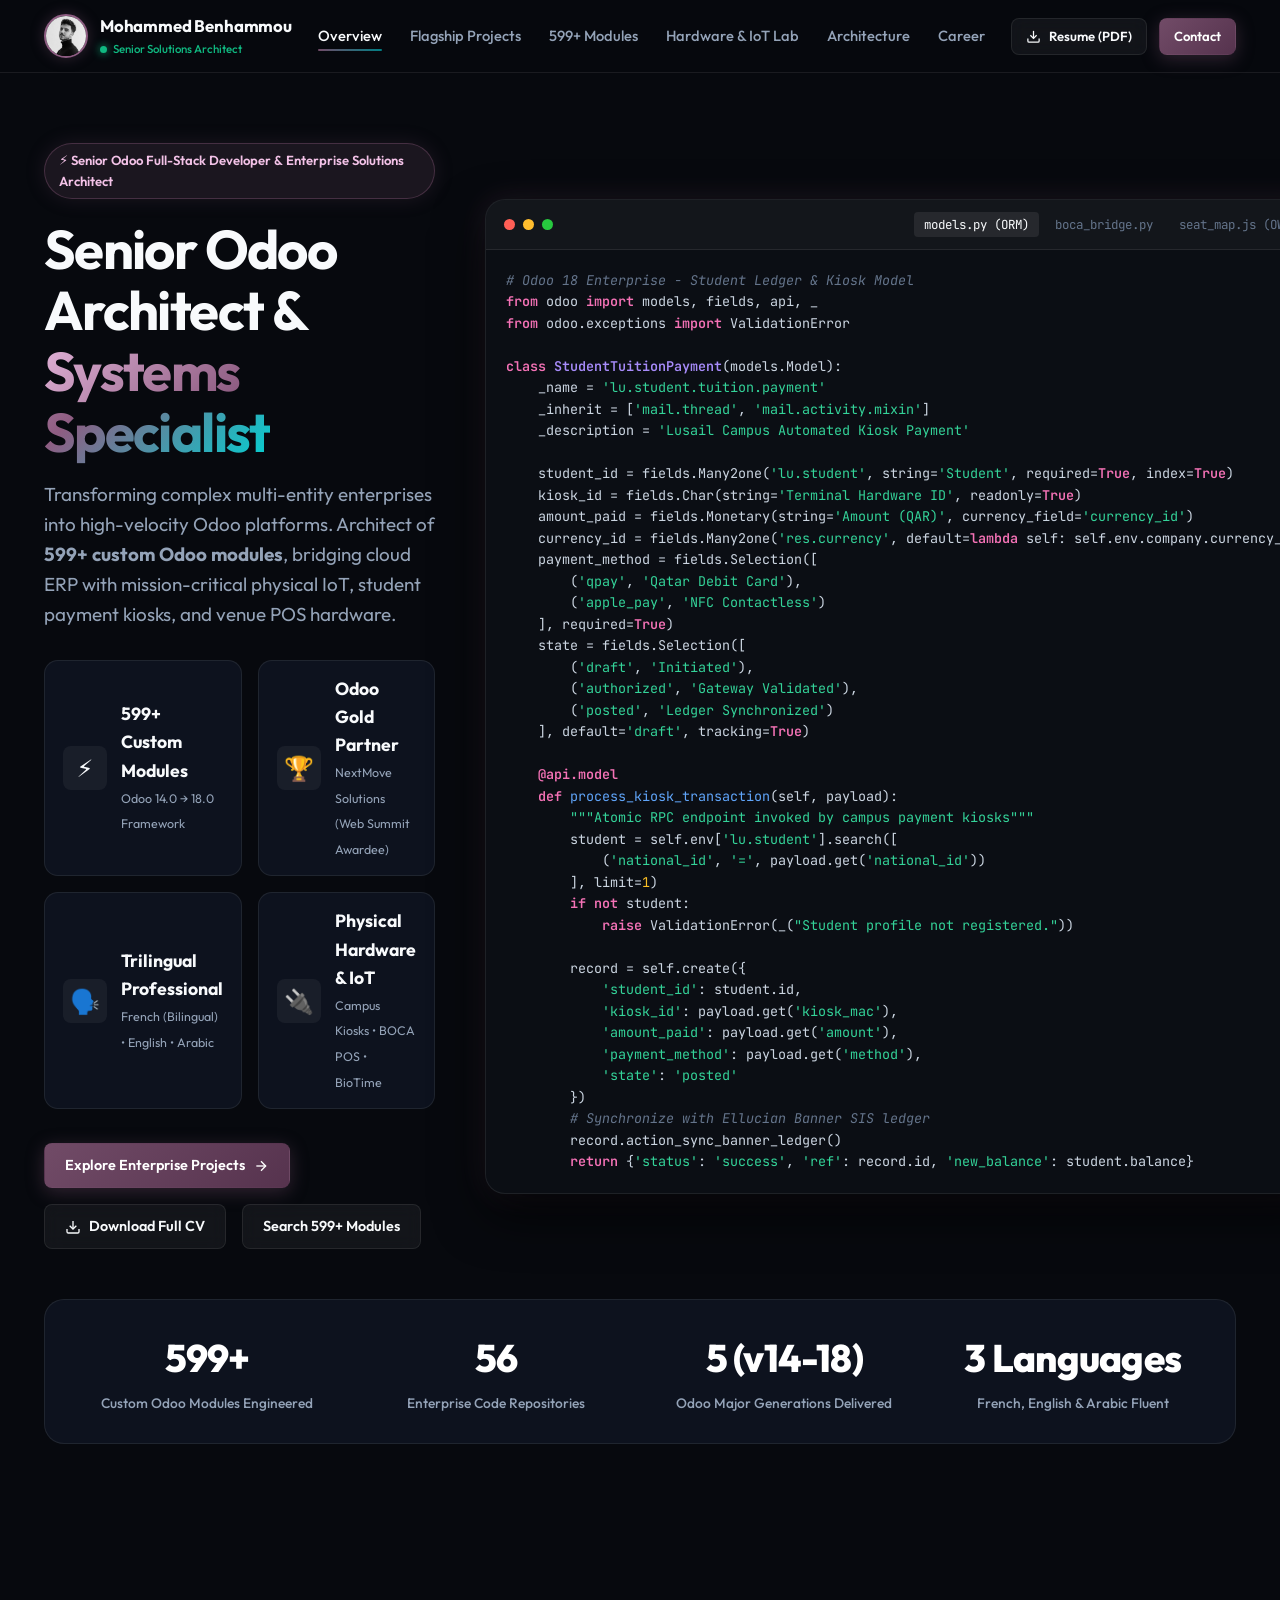
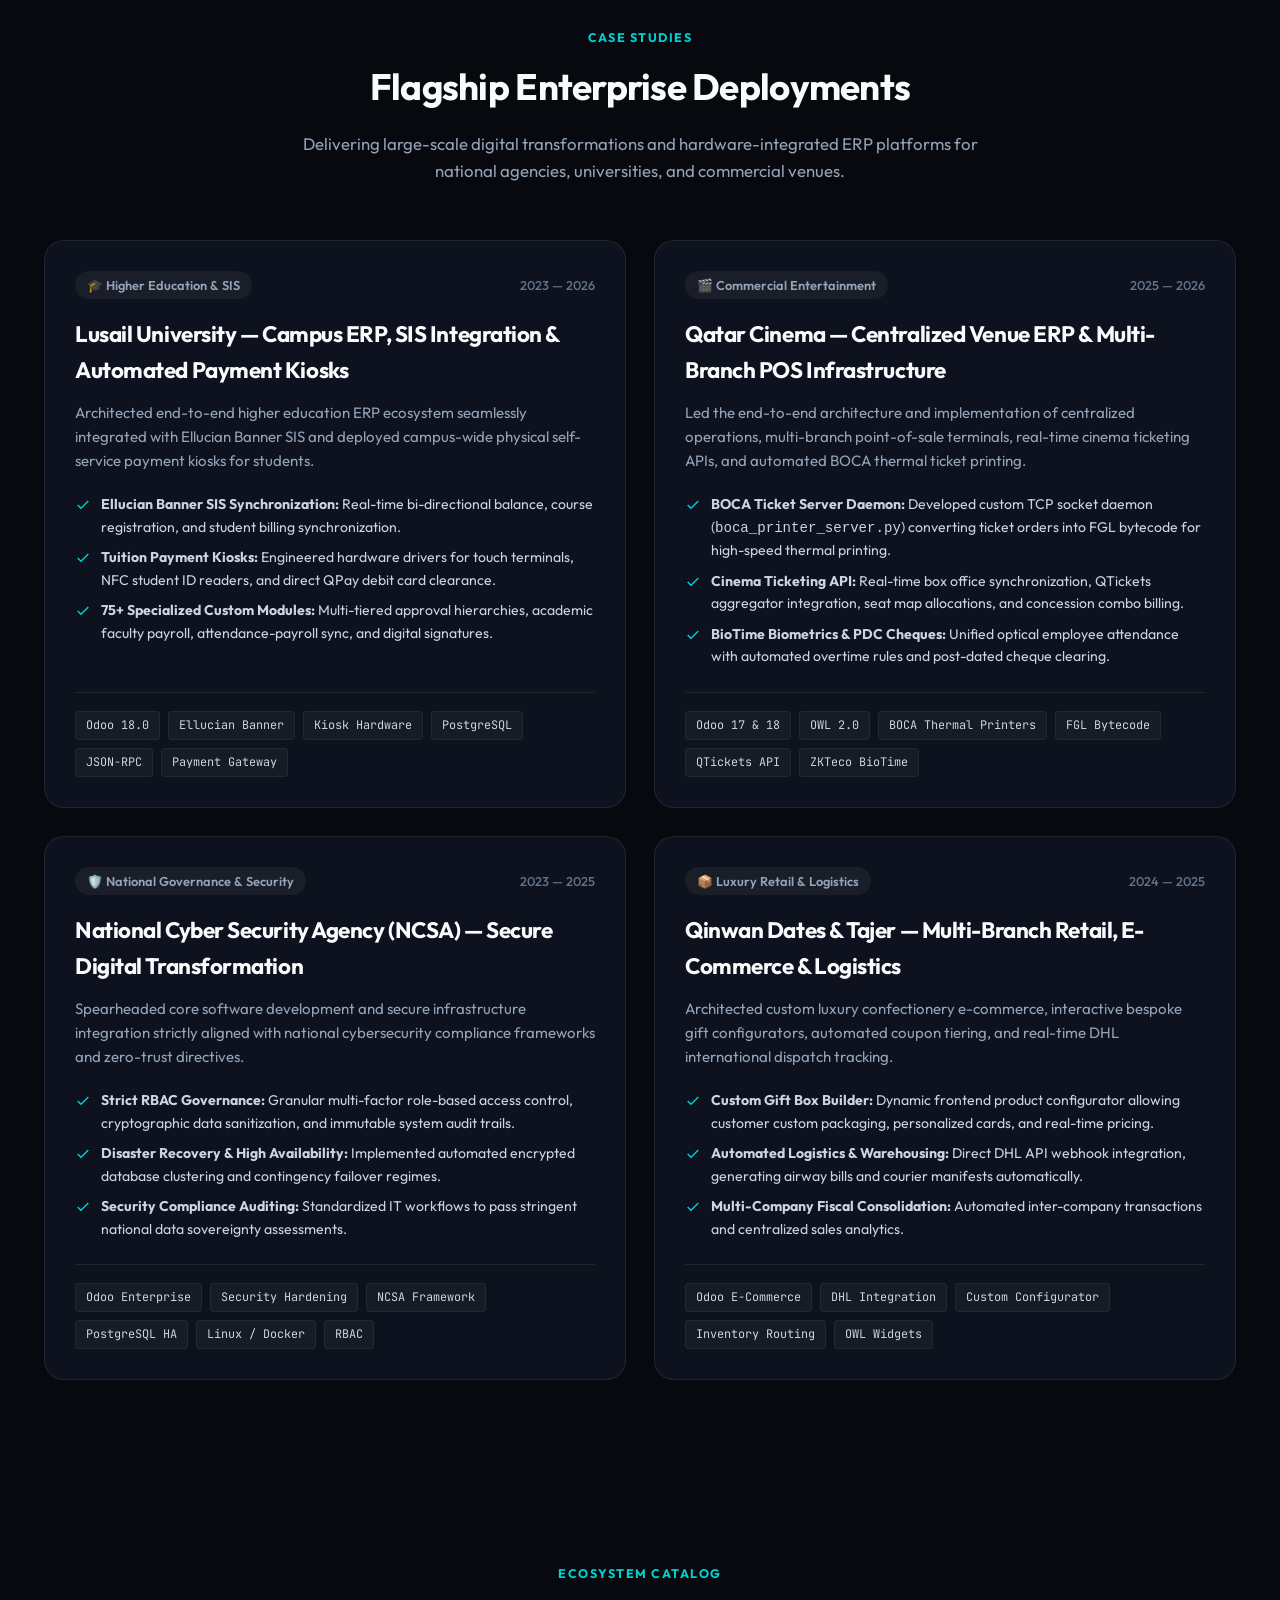
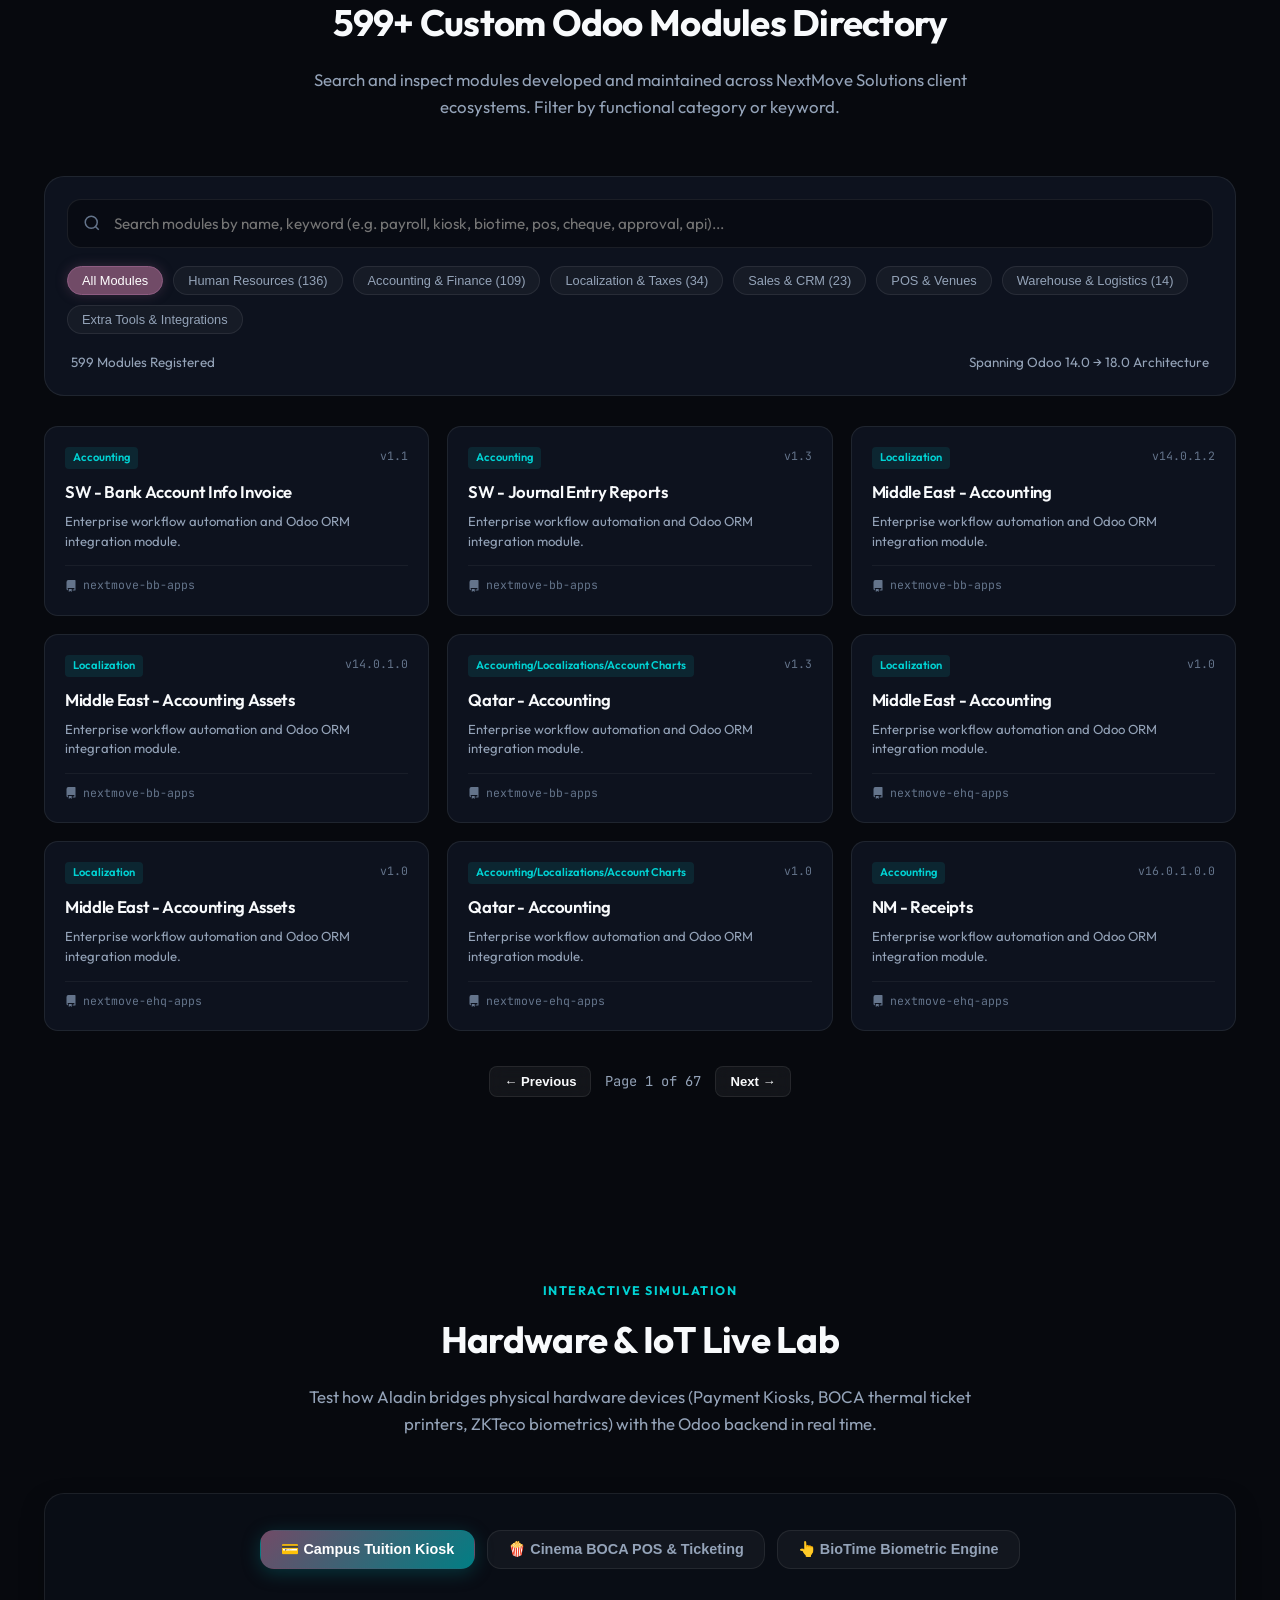
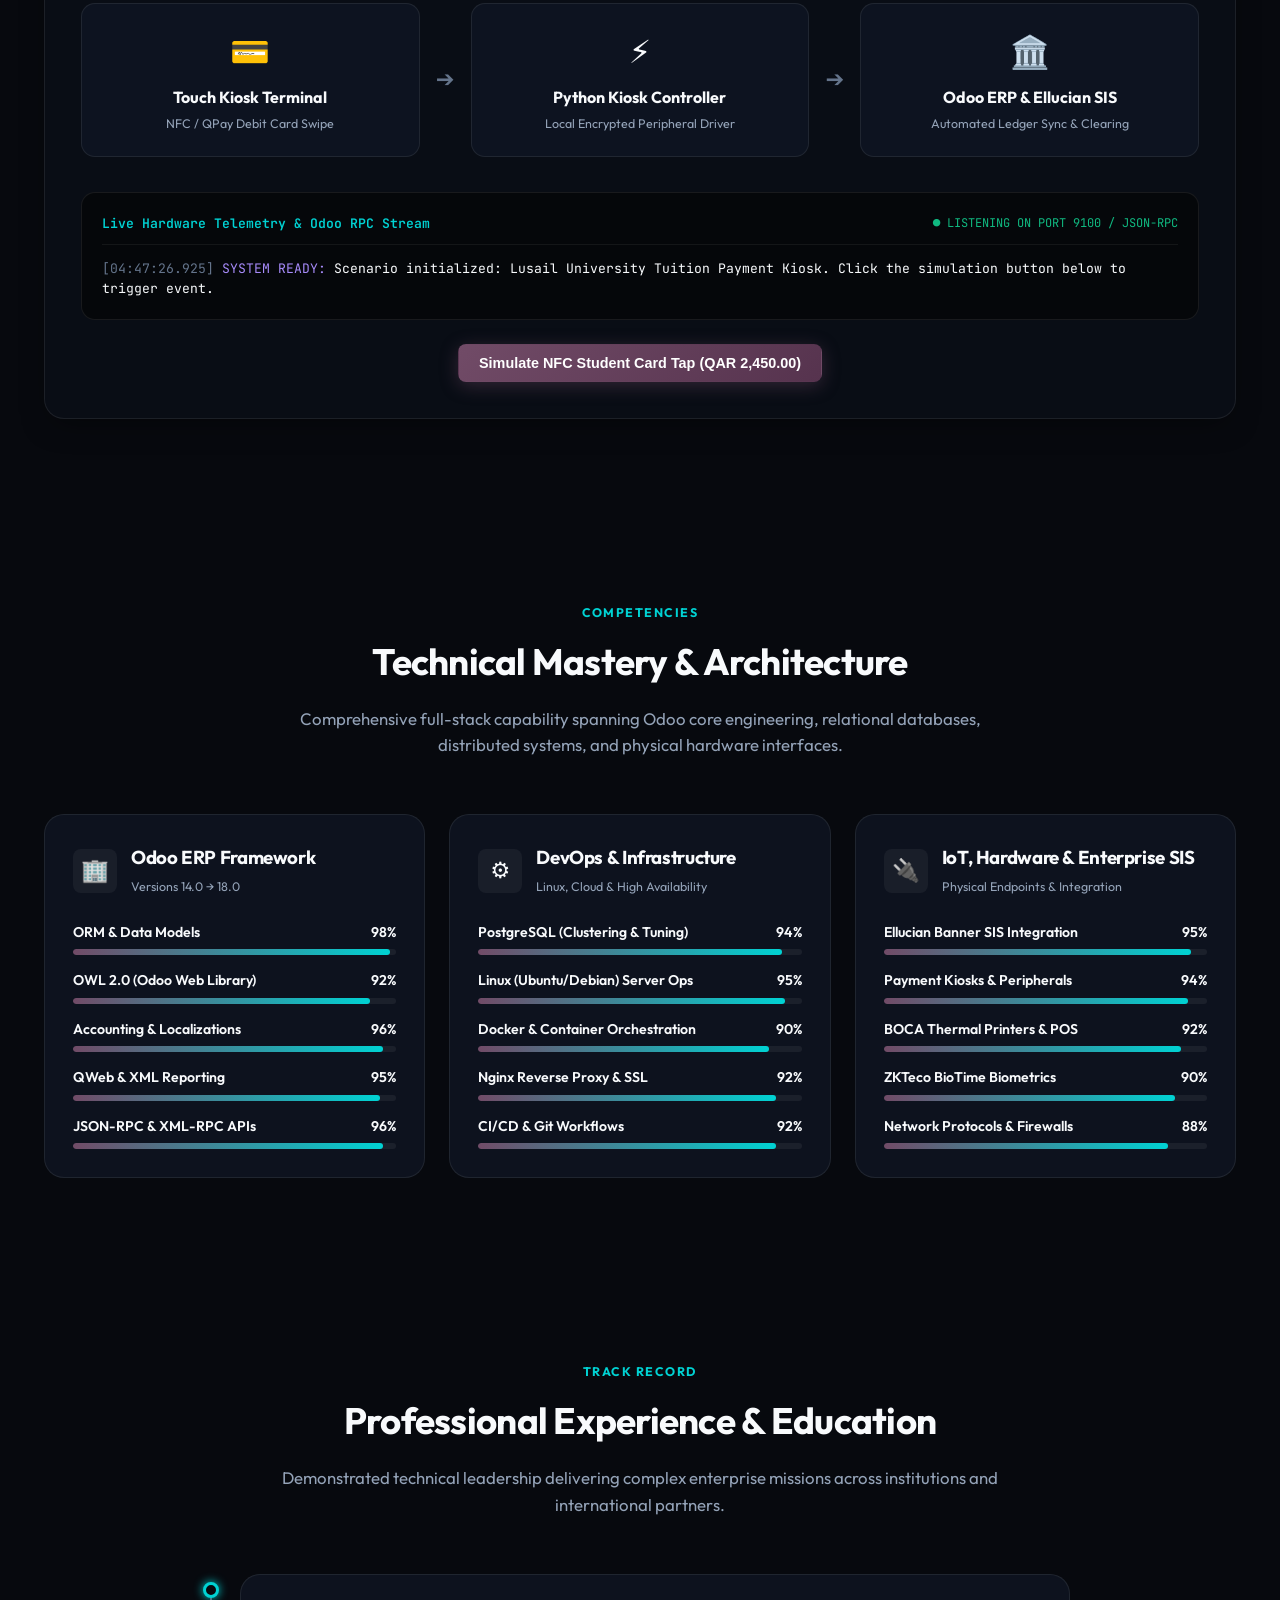
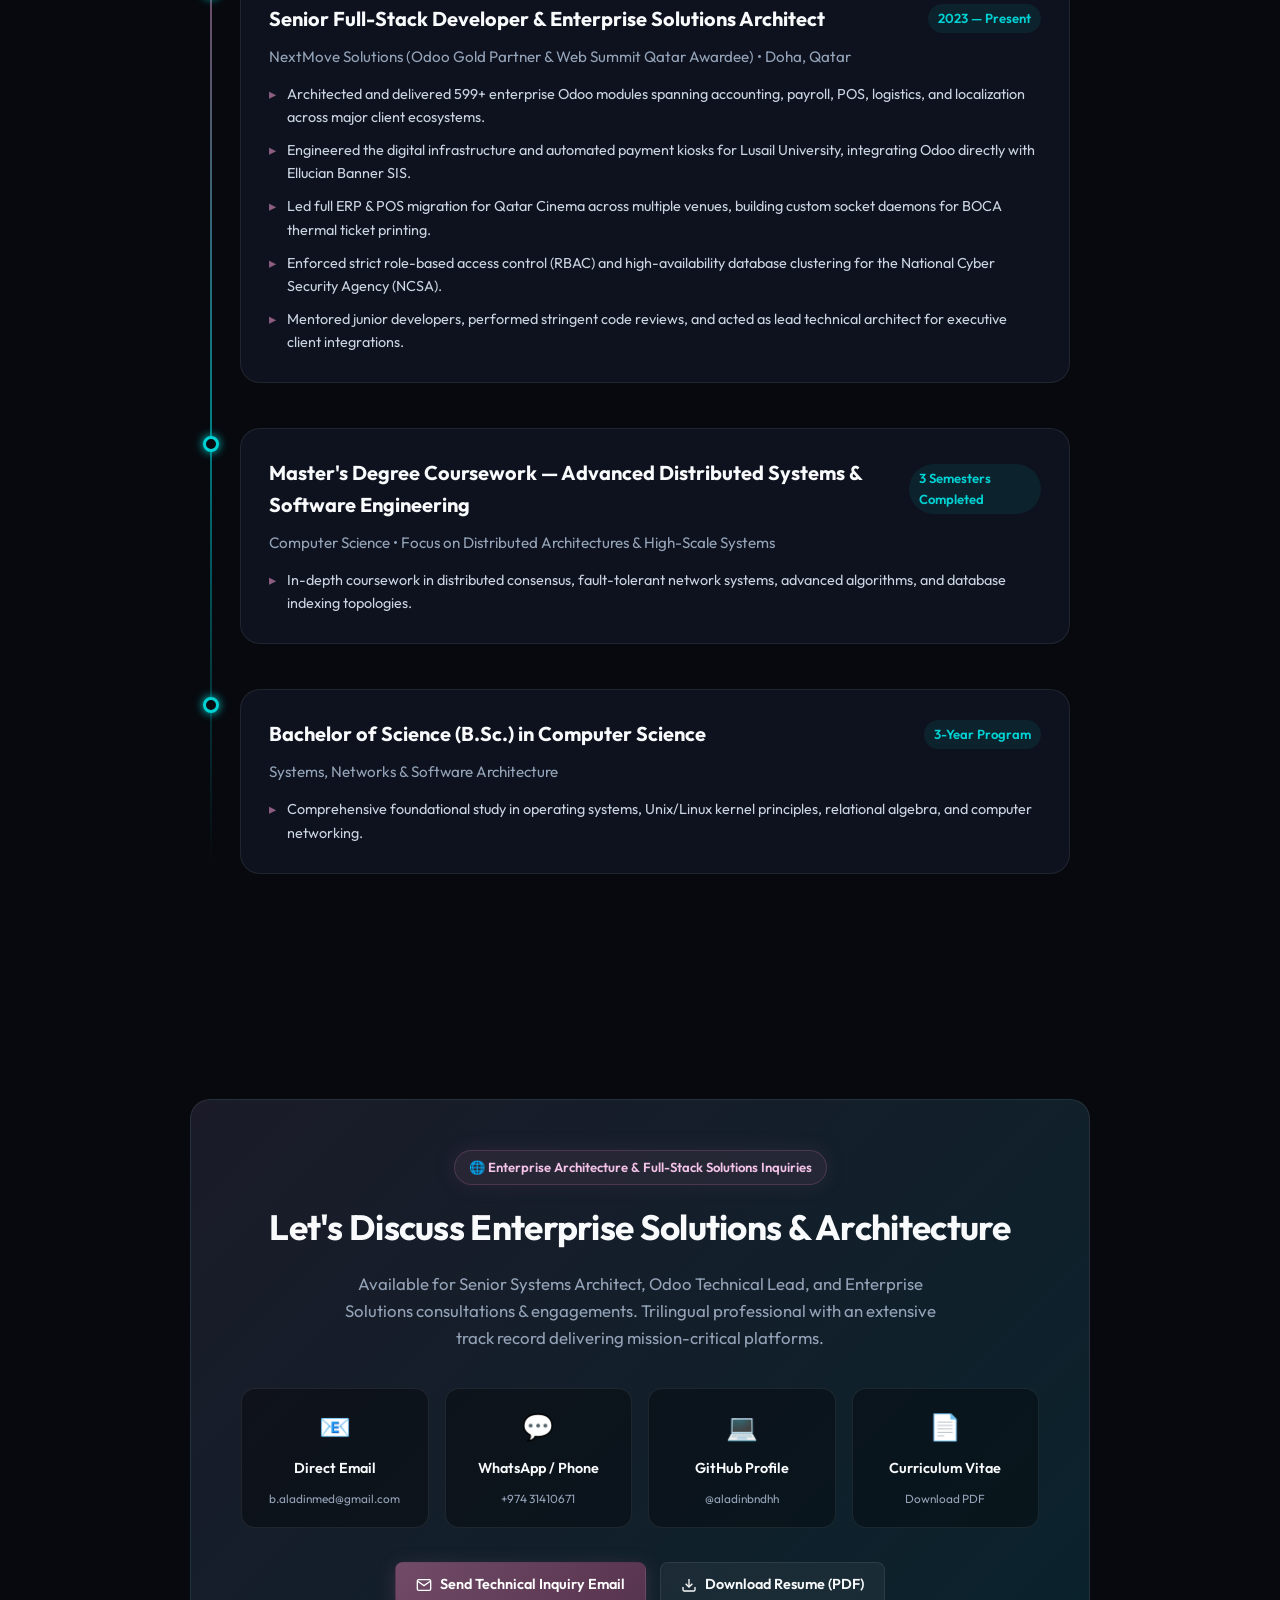
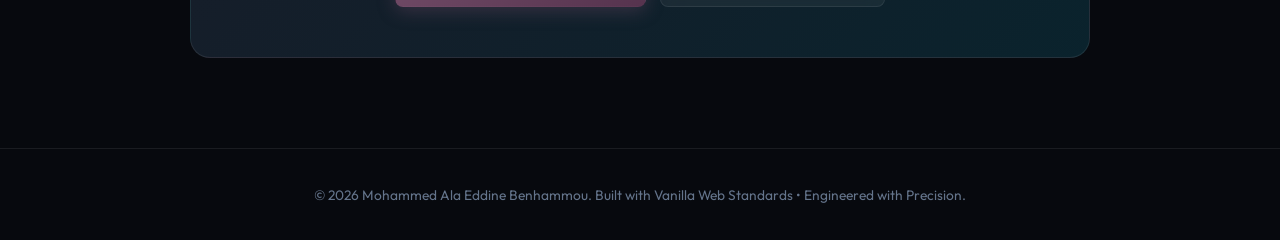
==== index.html @ 46b64cd5 "Portfolio" ====
<!DOCTYPE html>
<html lang="en">
<head>
  <meta charset="UTF-8">
  <meta name="viewport" content="width=device-width, initial-scale=1.0">
  <title>Mohammed Ala Eddine Benhammou | Senior Odoo Architect & Solutions Specialist</title>
  <meta name="description" content="Senior Odoo Full-Stack Developer & Enterprise Solutions Architect with 599+ custom modules. Specialized in Odoo 14-18, OWL, Ellucian Banner SIS, hardware payment kiosks, and POS infrastructure.">
  <meta name="keywords" content="Odoo Solutions Architect, Mohammed Ala Eddine Benhammou, Odoo 18, OWL, Python Odoo, Odoo Gold Partner, Ellucian Banner, BOCA POS, Enterprise ERP">
  
  <!-- Google Fonts -->
  <link rel="preconnect" href="https://fonts.googleapis.com">
  <link rel="preconnect" href="https://fonts.gstatic.com" crossorigin>
  <link href="https://fonts.googleapis.com/css2?family=JetBrains+Mono:wght@400;500;600&family=Outfit:wght@400;500;600;700;800&family=Inter:wght@400;500;600&display=swap" rel="stylesheet">
  
  <!-- Stylesheet -->
  <link rel="stylesheet" href="style.css">
</head>
<body>

  <!-- Ambient Glowing Background Orbs -->
  <div class="ambient-bg" aria-hidden="true">
    <div class="glow-orb orb-1"></div>
    <div class="glow-orb orb-2"></div>
    <div class="glow-orb orb-3"></div>
  </div>

  <!-- Sticky Navigation Bar -->
  <nav class="site-nav" id="main-nav">
    <div class="container nav-container">
      <a href="#overview" class="nav-brand" aria-label="Mohammed Ala Eddine Benhammou Home">
        <img src="assets/avatar.jpg" alt="Mohammed Benhammou" class="nav-avatar" onerror="this.src='https://avatars.githubusercontent.com/u/130122061?v=4'">
        <div class="brand-text">
          <span class="brand-name">Mohammed Benhammou</span>
          <span class="brand-status"><span class="pulse-dot"></span> Senior Solutions Architect</span>
        </div>
      </a>

      <ul class="nav-links">
        <li><a href="#overview" class="nav-link active">Overview</a></li>
        <li><a href="#projects" class="nav-link">Flagship Projects</a></li>
        <li><a href="#modules" class="nav-link">599+ Modules</a></li>
        <li><a href="#iot-lab" class="nav-link">Hardware & IoT Lab</a></li>
        <li><a href="#skills" class="nav-link">Architecture</a></li>
        <li><a href="#experience" class="nav-link">Career</a></li>
      </ul>

      <div class="nav-actions">
        <a href="assets/Mohammed_Ala_Eddine_Benhammou_Resume.pdf" download class="btn btn-secondary btn-sm" id="btn-nav-cv">
          <svg width="15" height="15" viewBox="0 0 24 24" fill="none" stroke="currentColor" stroke-width="2"><path d="M21 15v4a2 2 0 0 1-2 2H5a2 2 0 0 1-2-2v-4"/><polyline points="7 10 12 15 17 10"/><line x1="12" y1="15" x2="12" y2="3"/></svg>
          Resume (PDF)
        </a>
        <a href="#contact" class="btn btn-primary btn-sm" id="btn-nav-contact">Contact</a>
      </div>
    </div>
  </nav>

  <!-- Hero Section -->
  <section class="hero-section" id="overview">
    <div class="container">
      <div class="hero-grid">
        <div class="hero-content">
          <div class="badge-pill">
            <span>⚡ Senior Odoo Full-Stack Developer & Enterprise Solutions Architect</span>
          </div>
          <h1>
            Senior Odoo Architect & <span class="odoo-gradient-text">Systems Specialist</span>
          </h1>
          <p class="hero-subtitle">
            Transforming complex multi-entity enterprises into high-velocity Odoo platforms. Architect of <strong>599+ custom Odoo modules</strong>, bridging cloud ERP with mission-critical physical IoT, student payment kiosks, and venue POS hardware.
          </p>

          <div class="hero-highlights">
            <div class="highlight-box">
              <div class="highlight-icon">⚡</div>
              <div class="highlight-text">
                <strong>599+ Custom Modules</strong>
                <span>Odoo 14.0 → 18.0 Framework</span>
              </div>
            </div>
            <div class="highlight-box">
              <div class="highlight-icon">🏆</div>
              <div class="highlight-text">
                <strong>Odoo Gold Partner</strong>
                <span>NextMove Solutions (Web Summit Awardee)</span>
              </div>
            </div>
            <div class="highlight-box">
              <div class="highlight-icon">🗣️</div>
              <div class="highlight-text">
                <strong>Trilingual Professional</strong>
                <span>French (Bilingual) • English • Arabic</span>
              </div>
            </div>
            <div class="highlight-box">
              <div class="highlight-icon">🔌</div>
              <div class="highlight-text">
                <strong>Physical Hardware & IoT</strong>
                <span>Campus Kiosks • BOCA POS • BioTime</span>
              </div>
            </div>
          </div>

          <div class="hero-cta">
            <a href="#projects" class="btn btn-primary" id="btn-hero-projects">
              Explore Enterprise Projects
              <svg width="16" height="16" viewBox="0 0 24 24" fill="none" stroke="currentColor" stroke-width="2"><line x1="5" y1="12" x2="19" y2="12"/><polyline points="12 5 19 12 12 19"/></svg>
            </a>
            <a href="assets/Mohammed_Ala_Eddine_Benhammou_Resume.pdf" download class="btn btn-secondary" id="btn-hero-resume">
              <svg width="16" height="16" viewBox="0 0 24 24" fill="none" stroke="currentColor" stroke-width="2"><path d="M21 15v4a2 2 0 0 1-2 2H5a2 2 0 0 1-2-2v-4"/><polyline points="7 10 12 15 17 10"/><line x1="12" y1="15" x2="12" y2="3"/></svg>
              Download Full CV
            </a>
            <a href="#modules" class="btn btn-secondary" id="btn-hero-modules">
              Search 599+ Modules
            </a>
          </div>
        </div>

        <!-- Hero Interactive Code Sandbox Terminal -->
        <div class="hero-visual">
          <div class="terminal-window">
            <div class="terminal-header">
              <div class="terminal-dots">
                <span class="dot dot-red"></span>
                <span class="dot dot-yellow"></span>
                <span class="dot dot-green"></span>
              </div>
              <div class="terminal-tabs">
                <button class="tab-btn active" data-tab="model" id="tab-model">models.py (ORM)</button>
                <button class="tab-btn" data-tab="kiosk" id="tab-kiosk">boca_bridge.py</button>
                <button class="tab-btn" data-tab="owl" id="tab-owl">seat_map.js (OWL)</button>
              </div>
            </div>
            <pre class="terminal-body" id="terminal-code-content"><span class="code-comment"># Odoo 18 Enterprise - Student Ledger & Kiosk Model</span>
<span class="code-keyword">from</span> odoo <span class="code-keyword">import</span> models, fields, api, _
<span class="code-keyword">from</span> odoo.exceptions <span class="code-keyword">import</span> ValidationError

<span class="code-keyword">class</span> <span class="code-class">StudentTuitionPayment</span>(models.Model):
    _name = <span class="code-str">'lu.student.tuition.payment'</span>
    _inherit = [<span class="code-str">'mail.thread'</span>, <span class="code-str">'mail.activity.mixin'</span>]
    _description = <span class="code-str">'Lusail Campus Automated Kiosk Payment'</span>

    student_id = fields.Many2one(<span class="code-str">'lu.student'</span>, string=<span class="code-str">'Student'</span>, required=<span class="code-keyword">True</span>, index=<span class="code-keyword">True</span>)
    kiosk_id = fields.Char(string=<span class="code-str">'Terminal Hardware ID'</span>, readonly=<span class="code-keyword">True</span>)
    amount_paid = fields.Monetary(string=<span class="code-str">'Amount (QAR)'</span>, currency_field=<span class="code-str">'currency_id'</span>)
    currency_id = fields.Many2one(<span class="code-str">'res.currency'</span>, default=<span class="code-keyword">lambda</span> self: self.env.company.currency_id)
    payment_method = fields.Selection([
        (<span class="code-str">'qpay'</span>, <span class="code-str">'Qatar Debit Card'</span>),
        (<span class="code-str">'apple_pay'</span>, <span class="code-str">'NFC Contactless'</span>)
    ], required=<span class="code-keyword">True</span>)
    state = fields.Selection([
        (<span class="code-str">'draft'</span>, <span class="code-str">'Initiated'</span>),
        (<span class="code-str">'authorized'</span>, <span class="code-str">'Gateway Validated'</span>),
        (<span class="code-str">'posted'</span>, <span class="code-str">'Ledger Synchronized'</span>)
    ], default=<span class="code-str">'draft'</span>, tracking=<span class="code-keyword">True</span>)

    <span class="code-keyword">@api.model</span>
    <span class="code-keyword">def</span> <span class="code-fn">process_kiosk_transaction</span>(self, payload):
        <span class="code-str">"""Atomic RPC endpoint invoked by campus payment kiosks"""</span>
        student = self.env[<span class="code-str">'lu.student'</span>].search([
            (<span class="code-str">'national_id'</span>, <span class="code-str">'='</span>, payload.get(<span class="code-str">'national_id'</span>))
        ], limit=<span class="code-num">1</span>)
        <span class="code-keyword">if</span> <span class="code-keyword">not</span> student:
            <span class="code-keyword">raise</span> ValidationError(_(<span class="code-str">"Student profile not registered."</span>))
        
        record = self.create({
            <span class="code-str">'student_id'</span>: student.id,
            <span class="code-str">'kiosk_id'</span>: payload.get(<span class="code-str">'kiosk_mac'</span>),
            <span class="code-str">'amount_paid'</span>: payload.get(<span class="code-str">'amount'</span>),
            <span class="code-str">'payment_method'</span>: payload.get(<span class="code-str">'method'</span>),
            <span class="code-str">'state'</span>: <span class="code-str">'posted'</span>
        })
        <span class="code-comment"># Synchronize with Ellucian Banner SIS ledger</span>
        record.action_sync_banner_ledger()
        <span class="code-keyword">return</span> {<span class="code-str">'status'</span>: <span class="code-str">'success'</span>, <span class="code-str">'ref'</span>: record.id, <span class="code-str">'new_balance'</span>: student.balance}</pre>
          </div>
        </div>
      </div>

      <!-- Metrics Banner Strip -->
      <div class="metrics-strip">
        <div class="metric-item">
          <span class="count" data-target="599" data-suffix="+">599+</span>
          <span class="label">Custom Odoo Modules Engineered</span>
        </div>
        <div class="metric-item">
          <span class="count" data-target="56" data-suffix="">56</span>
          <span class="label">Enterprise Code Repositories</span>
        </div>
        <div class="metric-item">
          <span class="count" data-target="5" data-suffix=" (v14-18)">5</span>
          <span class="label">Odoo Major Generations Delivered</span>
        </div>
        <div class="metric-item">
          <span class="count" data-target="3" data-suffix=" Languages">3</span>
          <span class="label">French, English & Arabic Fluent</span>
        </div>
      </div>
    </div>
  </section>

  <!-- Flagship Enterprise Projects -->
  <section id="projects">
    <div class="container">
      <div class="section-header">
        <span class="section-tag">Case Studies</span>
        <h2 class="section-title">Flagship Enterprise Deployments</h2>
        <p class="section-desc">Delivering large-scale digital transformations and hardware-integrated ERP platforms for national agencies, universities, and commercial venues.</p>
      </div>

      <div class="projects-grid">
        <!-- Lusail University -->
        <div class="project-card">
          <div>
            <div class="project-meta">
              <span class="client-badge">🎓 Higher Education & SIS</span>
              <span class="project-year">2023 — 2026</span>
            </div>
            <h3 class="project-title">Lusail University — Campus ERP, SIS Integration & Automated Payment Kiosks</h3>
            <p class="project-desc">Architected end-to-end higher education ERP ecosystem seamlessly integrated with Ellucian Banner SIS and deployed campus-wide physical self-service payment kiosks for students.</p>
            <ul class="project-highlights">
              <li>
                <svg width="16" height="16" viewBox="0 0 24 24" fill="none" stroke="currentColor" stroke-width="2"><polyline points="20 6 9 17 4 12"/></svg>
                <span><strong>Ellucian Banner SIS Synchronization:</strong> Real-time bi-directional balance, course registration, and student billing synchronization.</span>
              </li>
              <li>
                <svg width="16" height="16" viewBox="0 0 24 24" fill="none" stroke="currentColor" stroke-width="2"><polyline points="20 6 9 17 4 12"/></svg>
                <span><strong>Tuition Payment Kiosks:</strong> Engineered hardware drivers for touch terminals, NFC student ID readers, and direct QPay debit card clearance.</span>
              </li>
              <li>
                <svg width="16" height="16" viewBox="0 0 24 24" fill="none" stroke="currentColor" stroke-width="2"><polyline points="20 6 9 17 4 12"/></svg>
                <span><strong>75+ Specialized Custom Modules:</strong> Multi-tiered approval hierarchies, academic faculty payroll, attendance-payroll sync, and digital signatures.</span>
              </li>
            </ul>
          </div>
          <div class="tech-tags">
            <span class="tech-tag">Odoo 18.0</span>
            <span class="tech-tag">Ellucian Banner</span>
            <span class="tech-tag">Kiosk Hardware</span>
            <span class="tech-tag">PostgreSQL</span>
            <span class="tech-tag">JSON-RPC</span>
            <span class="tech-tag">Payment Gateway</span>
          </div>
        </div>

        <!-- Qatar Cinema -->
        <div class="project-card">
          <div>
            <div class="project-meta">
              <span class="client-badge">🎬 Commercial Entertainment</span>
              <span class="project-year">2025 — 2026</span>
            </div>
            <h3 class="project-title">Qatar Cinema — Centralized Venue ERP & Multi-Branch POS Infrastructure</h3>
            <p class="project-desc">Led the end-to-end architecture and implementation of centralized operations, multi-branch point-of-sale terminals, real-time cinema ticketing APIs, and automated BOCA thermal ticket printing.</p>
            <ul class="project-highlights">
              <li>
                <svg width="16" height="16" viewBox="0 0 24 24" fill="none" stroke="currentColor" stroke-width="2"><polyline points="20 6 9 17 4 12"/></svg>
                <span><strong>BOCA Ticket Server Daemon:</strong> Developed custom TCP socket daemon (<code style="font-family: monospace;">boca_printer_server.py</code>) converting ticket orders into FGL bytecode for high-speed thermal printing.</span>
              </li>
              <li>
                <svg width="16" height="16" viewBox="0 0 24 24" fill="none" stroke="currentColor" stroke-width="2"><polyline points="20 6 9 17 4 12"/></svg>
                <span><strong>Cinema Ticketing API:</strong> Real-time box office synchronization, QTickets aggregator integration, seat map allocations, and concession combo billing.</span>
              </li>
              <li>
                <svg width="16" height="16" viewBox="0 0 24 24" fill="none" stroke="currentColor" stroke-width="2"><polyline points="20 6 9 17 4 12"/></svg>
                <span><strong>BioTime Biometrics & PDC Cheques:</strong> Unified optical employee attendance with automated overtime rules and post-dated cheque clearing.</span>
              </li>
            </ul>
          </div>
          <div class="tech-tags">
            <span class="tech-tag">Odoo 17 & 18</span>
            <span class="tech-tag">OWL 2.0</span>
            <span class="tech-tag">BOCA Thermal Printers</span>
            <span class="tech-tag">FGL Bytecode</span>
            <span class="tech-tag">QTickets API</span>
            <span class="tech-tag">ZKTeco BioTime</span>
          </div>
        </div>

        <!-- National Cyber Security Agency -->
        <div class="project-card">
          <div>
            <div class="project-meta">
              <span class="client-badge">🛡️ National Governance & Security</span>
              <span class="project-year">2023 — 2025</span>
            </div>
            <h3 class="project-title">National Cyber Security Agency (NCSA) — Secure Digital Transformation</h3>
            <p class="project-desc">Spearheaded core software development and secure infrastructure integration strictly aligned with national cybersecurity compliance frameworks and zero-trust directives.</p>
            <ul class="project-highlights">
              <li>
                <svg width="16" height="16" viewBox="0 0 24 24" fill="none" stroke="currentColor" stroke-width="2"><polyline points="20 6 9 17 4 12"/></svg>
                <span><strong>Strict RBAC Governance:</strong> Granular multi-factor role-based access control, cryptographic data sanitization, and immutable system audit trails.</span>
              </li>
              <li>
                <svg width="16" height="16" viewBox="0 0 24 24" fill="none" stroke="currentColor" stroke-width="2"><polyline points="20 6 9 17 4 12"/></svg>
                <span><strong>Disaster Recovery & High Availability:</strong> Implemented automated encrypted database clustering and contingency failover regimes.</span>
              </li>
              <li>
                <svg width="16" height="16" viewBox="0 0 24 24" fill="none" stroke="currentColor" stroke-width="2"><polyline points="20 6 9 17 4 12"/></svg>
                <span><strong>Security Compliance Auditing:</strong> Standardized IT workflows to pass stringent national data sovereignty assessments.</span>
              </li>
            </ul>
          </div>
          <div class="tech-tags">
            <span class="tech-tag">Odoo Enterprise</span>
            <span class="tech-tag">Security Hardening</span>
            <span class="tech-tag">NCSA Framework</span>
            <span class="tech-tag">PostgreSQL HA</span>
            <span class="tech-tag">Linux / Docker</span>
            <span class="tech-tag">RBAC</span>
          </div>
        </div>

        <!-- Qinwan Dates & Enterprise Supply Chain -->
        <div class="project-card">
          <div>
            <div class="project-meta">
              <span class="client-badge">📦 Luxury Retail & Logistics</span>
              <span class="project-year">2024 — 2025</span>
            </div>
            <h3 class="project-title">Qinwan Dates & Tajer — Multi-Branch Retail, E-Commerce & Logistics</h3>
            <p class="project-desc">Architected custom luxury confectionery e-commerce, interactive bespoke gift configurators, automated coupon tiering, and real-time DHL international dispatch tracking.</p>
            <ul class="project-highlights">
              <li>
                <svg width="16" height="16" viewBox="0 0 24 24" fill="none" stroke="currentColor" stroke-width="2"><polyline points="20 6 9 17 4 12"/></svg>
                <span><strong>Custom Gift Box Builder:</strong> Dynamic frontend product configurator allowing customer custom packaging, personalized cards, and real-time pricing.</span>
              </li>
              <li>
                <svg width="16" height="16" viewBox="0 0 24 24" fill="none" stroke="currentColor" stroke-width="2"><polyline points="20 6 9 17 4 12"/></svg>
                <span><strong>Automated Logistics & Warehousing:</strong> Direct DHL API webhook integration, generating airway bills and courier manifests automatically.</span>
              </li>
              <li>
                <svg width="16" height="16" viewBox="0 0 24 24" fill="none" stroke="currentColor" stroke-width="2"><polyline points="20 6 9 17 4 12"/></svg>
                <span><strong>Multi-Company Fiscal Consolidation:</strong> Automated inter-company transactions and centralized sales analytics.</span>
              </li>
            </ul>
          </div>
          <div class="tech-tags">
            <span class="tech-tag">Odoo E-Commerce</span>
            <span class="tech-tag">DHL Integration</span>
            <span class="tech-tag">Custom Configurator</span>
            <span class="tech-tag">Inventory Routing</span>
            <span class="tech-tag">OWL Widgets</span>
          </div>
        </div>
      </div>
    </div>
  </section>

  <!-- Interactive 599+ Module Directory -->
  <section id="modules">
    <div class="container">
      <div class="section-header">
        <span class="section-tag">Ecosystem Catalog</span>
        <h2 class="section-title">599+ Custom Odoo Modules Directory</h2>
        <p class="section-desc">Search and inspect modules developed and maintained across NextMove Solutions client ecosystems. Filter by functional category or keyword.</p>
      </div>

      <div class="directory-controls">
        <div class="search-box-wrap">
          <svg class="search-icon" width="18" height="18" viewBox="0 0 24 24" fill="none" stroke="currentColor" stroke-width="2"><circle cx="11" cy="11" r="8"/><line x1="21" y1="21" x2="16.65" y2="16.65"/></svg>
          <input type="text" id="module-search-input" class="module-search-input" placeholder="Search modules by name, keyword (e.g. payroll, kiosk, biotime, pos, cheque, approval, api)...">
        </div>

        <div class="category-filter-chips">
          <button class="filter-chip active" data-category="all" id="chip-all">All Modules</button>
          <button class="filter-chip" data-category="Human Resources" id="chip-hr">Human Resources (136)</button>
          <button class="filter-chip" data-category="Accounting" id="chip-acc">Accounting & Finance (109)</button>
          <button class="filter-chip" data-category="Localization" id="chip-loc">Localization & Taxes (34)</button>
          <button class="filter-chip" data-category="Sales" id="chip-sales">Sales & CRM (23)</button>
          <button class="filter-chip" data-category="Point of Sale" id="chip-pos">POS & Venues</button>
          <button class="filter-chip" data-category="Warehouse" id="chip-wh">Warehouse & Logistics (14)</button>
          <button class="filter-chip" data-category="Extra Tools" id="chip-tools">Extra Tools & Integrations</button>
        </div>

        <div class="module-stats-bar">
          <span id="module-total-count">Loading module registry...</span>
          <span>Spanning Odoo 14.0 → 18.0 Architecture</span>
        </div>
      </div>

      <!-- Module Cards Grid -->
      <div class="modules-grid" id="modules-grid-container">
        <!-- Rendered dynamically by app.js -->
      </div>

      <!-- Pagination -->
      <div class="pagination-controls">
        <button class="btn btn-secondary btn-sm" id="page-prev" disabled>← Previous</button>
        <span id="page-indicator" style="font-size: 0.86rem; color: var(--text-muted); font-family: var(--font-mono);">Page 1 of 67</span>
        <button class="btn btn-secondary btn-sm" id="page-next">Next →</button>
      </div>
    </div>
  </section>

  <!-- Interactive Hardware & IoT Lab Demo -->
  <section id="iot-lab">
    <div class="container">
      <div class="section-header">
        <span class="section-tag">Interactive Simulation</span>
        <h2 class="section-title">Hardware & IoT Live Lab</h2>
        <p class="section-desc">Test how Aladin bridges physical hardware devices (Payment Kiosks, BOCA thermal ticket printers, ZKTeco biometrics) with the Odoo backend in real time.</p>
      </div>

      <div class="lab-card">
        <div class="lab-modes">
          <button class="lab-mode-btn active" data-mode="kiosk" id="mode-kiosk">
            <span>💳 Campus Tuition Kiosk</span>
          </button>
          <button class="lab-mode-btn" data-mode="pos" id="mode-pos">
            <span>🍿 Cinema BOCA POS & Ticketing</span>
          </button>
          <button class="lab-mode-btn" data-mode="biotime" id="mode-biotime">
            <span>👆 BioTime Biometric Engine</span>
          </button>
        </div>

        <!-- 3-Node Visual Pipeline -->
        <div class="lab-pipeline">
          <div class="pipeline-node" id="node-1">
            <span class="node-icon">💳</span>
            <div class="node-title">Touch Kiosk Terminal</div>
            <div class="node-desc">NFC / QPay Debit Card Swipe</div>
          </div>

          <div class="pipeline-connector">➔</div>

          <div class="pipeline-node" id="node-2">
            <span class="node-icon">⚡</span>
            <div class="node-title">Python Kiosk Controller</div>
            <div class="node-desc">Local Encrypted Peripheral Driver</div>
          </div>

          <div class="pipeline-connector">➔</div>

          <div class="pipeline-node" id="node-3">
            <span class="node-icon">🏛️</span>
            <div class="node-title">Odoo ERP & Ellucian SIS</div>
            <div class="node-desc">Automated Ledger Sync & Clearing</div>
          </div>
        </div>

        <!-- Live Simulated Console -->
        <div class="lab-console">
          <div class="console-header">
            <span class="console-title">Live Hardware Telemetry & Odoo RPC Stream</span>
            <span style="color: var(--accent-green); font-size: 0.75rem;">● LISTENING ON PORT 9100 / JSON-RPC</span>
          </div>
          <div class="console-logs" id="console-logs">
            <!-- Simulated logs stream here -->
          </div>
        </div>

        <div class="lab-actions">
          <button class="btn btn-primary" id="lab-action-btn">
            Simulate NFC Student Card Tap (QAR 2,450.00)
          </button>
        </div>
      </div>
    </div>
  </section>

  <!-- Technical Skills & Architecture Matrix -->
  <section id="skills">
    <div class="container">
      <div class="section-header">
        <span class="section-tag">Competencies</span>
        <h2 class="section-title">Technical Mastery & Architecture</h2>
        <p class="section-desc">Comprehensive full-stack capability spanning Odoo core engineering, relational databases, distributed systems, and physical hardware interfaces.</p>
      </div>

      <div class="skills-grid">
        <!-- Odoo Core -->
        <div class="skill-category-card">
          <div class="skill-cat-header">
            <div class="cat-icon-wrap">🏢</div>
            <div>
              <h3>Odoo ERP Framework</h3>
              <span style="font-size: 0.78rem; color: var(--text-muted);">Versions 14.0 → 18.0</span>
            </div>
          </div>
          <ul class="skill-items">
            <li>
              <div class="skill-item-header"><span>ORM & Data Models</span><span>98%</span></div>
              <div class="skill-bar"><div class="skill-fill" style="width: 98%;"></div></div>
            </li>
            <li>
              <div class="skill-item-header"><span>OWL 2.0 (Odoo Web Library)</span><span>92%</span></div>
              <div class="skill-bar"><div class="skill-fill" style="width: 92%;"></div></div>
            </li>
            <li>
              <div class="skill-item-header"><span>Accounting & Localizations</span><span>96%</span></div>
              <div class="skill-bar"><div class="skill-fill" style="width: 96%;"></div></div>
            </li>
            <li>
              <div class="skill-item-header"><span>QWeb & XML Reporting</span><span>95%</span></div>
              <div class="skill-bar"><div class="skill-fill" style="width: 95%;"></div></div>
            </li>
            <li>
              <div class="skill-item-header"><span>JSON-RPC & XML-RPC APIs</span><span>96%</span></div>
              <div class="skill-bar"><div class="skill-fill" style="width: 96%;"></div></div>
            </li>
          </ul>
        </div>

        <!-- Systems & DevOps -->
        <div class="skill-category-card">
          <div class="skill-cat-header">
            <div class="cat-icon-wrap">⚙️</div>
            <div>
              <h3>DevOps & Infrastructure</h3>
              <span style="font-size: 0.78rem; color: var(--text-muted);">Linux, Cloud & High Availability</span>
            </div>
          </div>
          <ul class="skill-items">
            <li>
              <div class="skill-item-header"><span>PostgreSQL (Clustering & Tuning)</span><span>94%</span></div>
              <div class="skill-bar"><div class="skill-fill" style="width: 94%;"></div></div>
            </li>
            <li>
              <div class="skill-item-header"><span>Linux (Ubuntu/Debian) Server Ops</span><span>95%</span></div>
              <div class="skill-bar"><div class="skill-fill" style="width: 95%;"></div></div>
            </li>
            <li>
              <div class="skill-item-header"><span>Docker & Container Orchestration</span><span>90%</span></div>
              <div class="skill-bar"><div class="skill-fill" style="width: 90%;"></div></div>
            </li>
            <li>
              <div class="skill-item-header"><span>Nginx Reverse Proxy & SSL</span><span>92%</span></div>
              <div class="skill-bar"><div class="skill-fill" style="width: 92%;"></div></div>
            </li>
            <li>
              <div class="skill-item-header"><span>CI/CD & Git Workflows</span><span>92%</span></div>
              <div class="skill-bar"><div class="skill-fill" style="width: 92%;"></div></div>
            </li>
          </ul>
        </div>

        <!-- Hardware & Integration -->
        <div class="skill-category-card">
          <div class="skill-cat-header">
            <div class="cat-icon-wrap">🔌</div>
            <div>
              <h3>IoT, Hardware & Enterprise SIS</h3>
              <span style="font-size: 0.78rem; color: var(--text-muted);">Physical Endpoints & Integration</span>
            </div>
          </div>
          <ul class="skill-items">
            <li>
              <div class="skill-item-header"><span>Ellucian Banner SIS Integration</span><span>95%</span></div>
              <div class="skill-bar"><div class="skill-fill" style="width: 95%;"></div></div>
            </li>
            <li>
              <div class="skill-item-header"><span>Payment Kiosks & Peripherals</span><span>94%</span></div>
              <div class="skill-bar"><div class="skill-fill" style="width: 94%;"></div></div>
            </li>
            <li>
              <div class="skill-item-header"><span>BOCA Thermal Printers & POS</span><span>92%</span></div>
              <div class="skill-bar"><div class="skill-fill" style="width: 92%;"></div></div>
            </li>
            <li>
              <div class="skill-item-header"><span>ZKTeco BioTime Biometrics</span><span>90%</span></div>
              <div class="skill-bar"><div class="skill-fill" style="width: 90%;"></div></div>
            </li>
            <li>
              <div class="skill-item-header"><span>Network Protocols & Firewalls</span><span>88%</span></div>
              <div class="skill-bar"><div class="skill-fill" style="width: 88%;"></div></div>
            </li>
          </ul>
        </div>
      </div>
    </div>
  </section>

  <!-- Career & Education Experience -->
  <section id="experience">
    <div class="container">
      <div class="section-header">
        <span class="section-tag">Track Record</span>
        <h2 class="section-title">Professional Experience & Education</h2>
        <p class="section-desc">Demonstrated technical leadership delivering complex enterprise missions across institutions and international partners.</p>
      </div>

      <div class="timeline">
        <!-- NextMove Solutions -->
        <div class="timeline-item">
          <div class="timeline-card">
            <div class="timeline-meta">
              <span class="timeline-role">Senior Full-Stack Developer & Enterprise Solutions Architect</span>
              <span class="timeline-date">2023 — Present</span>
            </div>
            <div class="timeline-org">
              <span>NextMove Solutions (Odoo Gold Partner & Web Summit Qatar Awardee) • Doha, Qatar</span>
            </div>
            <ul class="timeline-points">
              <li>Architected and delivered 599+ enterprise Odoo modules spanning accounting, payroll, POS, logistics, and localization across major client ecosystems.</li>
              <li>Engineered the digital infrastructure and automated payment kiosks for Lusail University, integrating Odoo directly with Ellucian Banner SIS.</li>
              <li>Led full ERP & POS migration for Qatar Cinema across multiple venues, building custom socket daemons for BOCA thermal ticket printing.</li>
              <li>Enforced strict role-based access control (RBAC) and high-availability database clustering for the National Cyber Security Agency (NCSA).</li>
              <li>Mentored junior developers, performed stringent code reviews, and acted as lead technical architect for executive client integrations.</li>
            </ul>
          </div>
        </div>

        <!-- Master's Degree -->
        <div class="timeline-item">
          <div class="timeline-card">
            <div class="timeline-meta">
              <span class="timeline-role">Master's Degree Coursework — Advanced Distributed Systems & Software Engineering</span>
              <span class="timeline-date">3 Semesters Completed</span>
            </div>
            <div class="timeline-org">
              <span>Computer Science • Focus on Distributed Architectures & High-Scale Systems</span>
            </div>
            <ul class="timeline-points">
              <li>In-depth coursework in distributed consensus, fault-tolerant network systems, advanced algorithms, and database indexing topologies.</li>
            </ul>
          </div>
        </div>

        <!-- Bachelor of Science -->
        <div class="timeline-item">
          <div class="timeline-card">
            <div class="timeline-meta">
              <span class="timeline-role">Bachelor of Science (B.Sc.) in Computer Science</span>
              <span class="timeline-date">3-Year Program</span>
            </div>
            <div class="timeline-org">
              <span>Systems, Networks & Software Architecture</span>
            </div>
            <ul class="timeline-points">
              <li>Comprehensive foundational study in operating systems, Unix/Linux kernel principles, relational algebra, and computer networking.</li>
            </ul>
          </div>
        </div>
      </div>
    </div>
  </section>

  <!-- Contact & Hiring Inquiries -->
  <section id="contact">
    <div class="container">
      <div class="contact-card">
        <div class="badge-pill" style="margin-bottom: 14px;">
          <span>🌐 Enterprise Architecture & Full-Stack Solutions Inquiries</span>
        </div>
        <h2>Let's Discuss Enterprise Solutions & Architecture</h2>
        <p>Available for Senior Systems Architect, Odoo Technical Lead, and Enterprise Solutions consultations & engagements. Trilingual professional with an extensive track record delivering mission-critical platforms.</p>

        <div class="contact-links-grid">
          <a href="mailto:b.aladinmed@gmail.com" class="contact-link-box" id="link-email">
            <span class="contact-link-icon">📧</span>
            <span class="contact-link-title">Direct Email</span>
            <span class="contact-link-val">b.aladinmed@gmail.com</span>
          </a>

          <a href="https://wa.me/97431410671" target="_blank" rel="noopener" class="contact-link-box" id="link-whatsapp">
            <span class="contact-link-icon">💬</span>
            <span class="contact-link-title">WhatsApp / Phone</span>
            <span class="contact-link-val">+974 31410671</span>
          </a>

          <a href="https://github.com/aladinbndhh" target="_blank" rel="noopener" class="contact-link-box" id="link-github">
            <span class="contact-link-icon">💻</span>
            <span class="contact-link-title">GitHub Profile</span>
            <span class="contact-link-val">@aladinbndhh</span>
          </a>

          <a href="assets/Mohammed_Ala_Eddine_Benhammou_Resume.pdf" download class="contact-link-box" id="link-resume">
            <span class="contact-link-icon">📄</span>
            <span class="contact-link-title">Curriculum Vitae</span>
            <span class="contact-link-val">Download PDF</span>
          </a>
        </div>

        <div style="display: flex; justify-content: center; gap: 14px; flex-wrap: wrap;">
          <a href="mailto:b.aladinmed@gmail.com?subject=Enterprise%20Solutions%20Inquiry%20-%20Mohammed%20Ala%20Eddine%20Benhammou" class="btn btn-primary" id="btn-email-cta">
            <svg width="16" height="16" viewBox="0 0 24 24" fill="none" stroke="currentColor" stroke-width="2"><path d="M4 4h16c1.1 0 2 .9 2 2v12c0 1.1-.9 2-2 2H4c-1.1 0-2-.9-2-2V6c0-1.1.9-2 2-2z"/><polyline points="22,6 12,13 2,6"/></svg>
            Send Technical Inquiry Email
          </a>
          <a href="assets/Mohammed_Ala_Eddine_Benhammou_Resume.pdf" download class="btn btn-secondary" id="btn-cv-cta">
            <svg width="16" height="16" viewBox="0 0 24 24" fill="none" stroke="currentColor" stroke-width="2"><path d="M21 15v4a2 2 0 0 1-2 2H5a2 2 0 0 1-2-2v-4"/><polyline points="7 10 12 15 17 10"/><line x1="12" y1="15" x2="12" y2="3"/></svg>
            Download Resume (PDF)
          </a>
        </div>
      </div>
    </div>
  </section>

  <!-- Footer -->
  <footer>
    <div class="container">
      <p>© 2026 Mohammed Ala Eddine Benhammou. Built with Vanilla Web Standards • Engineered with Precision.</p>
    </div>
  </footer>

  <!-- Scripts -->
  <script src="app.js"></script>
</body>
</html>
---- style.css ----
/* ==========================================================================
   MOHAMMED ALA EDDINE BENHAMMOU - PORTFOLIO STYLESHEET
   Aesthetics: Obsidian Dark, Glassmorphism, Odoo Aubergine & Vivid Teal Accents
   ========================================================================== */

:root {
  --bg-primary: #07090e;
  --bg-secondary: #0d121d;
  --bg-card: rgba(16, 23, 38, 0.7);
  --bg-card-hover: rgba(24, 34, 56, 0.85);
  --bg-glass: rgba(255, 255, 255, 0.03);
  --bg-glass-card: rgba(255, 255, 255, 0.04);

  --border-subtle: rgba(255, 255, 255, 0.08);
  --border-glow: rgba(113, 75, 103, 0.4);
  --border-teal-glow: rgba(1, 126, 132, 0.4);

  --odoo-purple: #714b67;
  --odoo-purple-light: #8e5d82;
  --odoo-teal: #017e84;
  --odoo-teal-light: #02aab0;
  --accent-cyan: #00d2d3;
  --accent-amber: #f59e0b;
  --accent-green: #10b981;
  --accent-rose: #f43f5e;

  --text-main: #f8fafc;
  --text-muted: #94a3b8;
  --text-dim: #64748b;

  --font-family: 'Outfit', 'Inter', system-ui, -apple-system, sans-serif;
  --font-mono: 'JetBrains Mono', 'Fira Code', monospace;

  --radius-sm: 8px;
  --radius-md: 14px;
  --radius-lg: 20px;
  --radius-full: 9999px;

  --shadow-glow-purple: 0 0 30px rgba(113, 75, 103, 0.25);
  --shadow-glow-teal: 0 0 30px rgba(1, 126, 132, 0.25);
  --shadow-card: 0 10px 30px -10px rgba(0, 0, 0, 0.5);

  --transition-fast: 0.2s cubic-bezier(0.16, 1, 0.3, 1);
  --transition-smooth: 0.35s cubic-bezier(0.16, 1, 0.3, 1);
}

*, *::before, *::after {
  box-sizing: border-box;
  margin: 0;
  padding: 0;
}

html {
  scroll-behavior: smooth;
  font-size: 16px;
  background-color: var(--bg-primary);
  color: var(--text-main);
}

body {
  font-family: var(--font-family);
  line-height: 1.6;
  background-color: var(--bg-primary);
  overflow-x: hidden;
  position: relative;
  -webkit-font-smoothing: antialiased;
}

/* Ambient glow background */
.ambient-bg {
  position: fixed;
  top: 0;
  left: 0;
  width: 100vw;
  height: 100vh;
  z-index: -1;
  pointer-events: none;
  overflow: hidden;
}

.glow-orb {
  position: absolute;
  border-radius: 50%;
  filter: blur(140px);
  opacity: 0.22;
}

.orb-1 {
  width: 550px;
  height: 550px;
  top: -150px;
  left: -100px;
  background: radial-gradient(circle, var(--odoo-purple), transparent 70%);
}

.orb-2 {
  width: 600px;
  height: 600px;
  top: 30%;
  right: -150px;
  background: radial-gradient(circle, var(--odoo-teal), transparent 70%);
}

.orb-3 {
  width: 500px;
  height: 500px;
  bottom: -100px;
  left: 20%;
  background: radial-gradient(circle, #4f46e5, transparent 70%);
}

/* Container */
.container {
  width: 100%;
  max-width: 1240px;
  margin: 0 auto;
  padding: 0 24px;
}

/* Typography Helpers */
h1, h2, h3, h4, h5 {
  color: var(--text-main);
  font-weight: 700;
  letter-spacing: -0.02em;
}

a {
  color: inherit;
  text-decoration: none;
}

.gradient-text {
  background: linear-gradient(135deg, #ffffff 20%, #cbd5e1 50%, var(--accent-cyan) 100%);
  -webkit-background-clip: text;
  -webkit-text-fill-color: transparent;
}

.odoo-gradient-text {
  background: linear-gradient(135deg, #e2b3d8 0%, var(--odoo-purple-light) 50%, var(--accent-cyan) 100%);
  -webkit-background-clip: text;
  -webkit-text-fill-color: transparent;
}

/* ==========================================================================
   NAVIGATION BAR
   ========================================================================== */
.site-nav {
  position: sticky;
  top: 0;
  z-index: 100;
  background: rgba(7, 9, 14, 0.82);
  backdrop-filter: blur(16px);
  -webkit-backdrop-filter: blur(16px);
  border-bottom: 1px solid var(--border-subtle);
  transition: var(--transition-fast);
}

.nav-container {
  display: flex;
  align-items: center;
  justify-content: space-between;
  height: 72px;
}

.nav-brand {
  display: flex;
  align-items: center;
  gap: 12px;
}

.nav-avatar {
  width: 44px;
  height: 44px;
  border-radius: 50%;
  border: 2px solid var(--odoo-purple-light);
  object-fit: cover;
  box-shadow: 0 0 14px rgba(113, 75, 103, 0.4);
}

.brand-text {
  display: flex;
  flex-direction: column;
}

.brand-name {
  font-weight: 700;
  font-size: 1.05rem;
  letter-spacing: -0.01em;
}

.brand-status {
  font-size: 0.72rem;
  color: var(--accent-green);
  display: flex;
  align-items: center;
  gap: 6px;
  font-weight: 500;
}

.pulse-dot {
  width: 7px;
  height: 7px;
  background-color: var(--accent-green);
  border-radius: 50%;
  display: inline-block;
  box-shadow: 0 0 8px var(--accent-green);
  animation: pulse 2s infinite;
}

@keyframes pulse {
  0% { transform: scale(0.95); opacity: 0.8; }
  50% { transform: scale(1.3); opacity: 1; }
  100% { transform: scale(0.95); opacity: 0.8; }
}

.nav-links {
  display: flex;
  align-items: center;
  gap: 28px;
  list-style: none;
}

.nav-link {
  font-size: 0.92rem;
  font-weight: 500;
  color: var(--text-muted);
  transition: var(--transition-fast);
  position: relative;
  padding: 6px 0;
}

.nav-link:hover, .nav-link.active {
  color: var(--text-main);
}

.nav-link.active::after {
  content: '';
  position: absolute;
  bottom: 0;
  left: 0;
  width: 100%;
  height: 2px;
  background: linear-gradient(90deg, var(--odoo-purple), var(--odoo-teal));
  border-radius: 2px;
}

.nav-actions {
  display: flex;
  align-items: center;
  gap: 12px;
}

.btn {
  display: inline-flex;
  align-items: center;
  justify-content: center;
  gap: 8px;
  padding: 10px 20px;
  border-radius: var(--radius-sm);
  font-size: 0.9rem;
  font-weight: 600;
  cursor: pointer;
  transition: var(--transition-smooth);
  border: 1px solid transparent;
}

.btn-primary {
  background: linear-gradient(135deg, var(--odoo-purple) 0%, #56334e 100%);
  color: #ffffff;
  box-shadow: 0 4px 18px rgba(113, 75, 103, 0.4);
}

.btn-primary:hover {
  transform: translateY(-2px);
  box-shadow: 0 6px 24px rgba(113, 75, 103, 0.6);
  background: linear-gradient(135deg, #845879 0%, #633a5a 100%);
}

.btn-secondary {
  background: rgba(255, 255, 255, 0.05);
  color: var(--text-main);
  border-color: var(--border-subtle);
  backdrop-filter: blur(8px);
}

.btn-secondary:hover {
  background: rgba(255, 255, 255, 0.09);
  border-color: rgba(255, 255, 255, 0.2);
  transform: translateY(-2px);
}

.btn-sm {
  padding: 7px 14px;
  font-size: 0.82rem;
}

/* Architecture & Status Badge */
.badge-pill {
  display: inline-flex;
  align-items: center;
  gap: 8px;
  background: rgba(113, 75, 103, 0.2);
  border: 1px solid rgba(113, 75, 103, 0.5);
  padding: 6px 14px;
  border-radius: var(--radius-full);
  font-size: 0.82rem;
  color: #f3c2e7;
  font-weight: 600;
  margin-bottom: 20px;
  box-shadow: 0 0 20px rgba(113, 75, 103, 0.2);
}

/* ==========================================================================
   HERO SECTION
   ========================================================================== */
.hero-section {
  padding: 70px 0 90px;
  position: relative;
}

.hero-grid {
  display: grid;
  grid-template-columns: 1.15fr 0.85fr;
  gap: 50px;
  align-items: center;
}

.hero-content h1 {
  font-size: 3.4rem;
  line-height: 1.12;
  margin-bottom: 16px;
  letter-spacing: -0.03em;
}

.hero-subtitle {
  font-size: 1.18rem;
  color: var(--text-muted);
  line-height: 1.6;
  margin-bottom: 30px;
  max-width: 600px;
}

.hero-highlights {
  display: grid;
  grid-template-columns: repeat(2, 1fr);
  gap: 16px;
  margin-bottom: 34px;
}

.highlight-box {
  background: var(--bg-card);
  border: 1px solid var(--border-subtle);
  padding: 14px 18px;
  border-radius: var(--radius-md);
  display: flex;
  align-items: center;
  gap: 14px;
  transition: var(--transition-fast);
}

.highlight-box:hover {
  border-color: var(--border-teal-glow);
  transform: translateY(-2px);
  background: var(--bg-card-hover);
}

.highlight-icon {
  font-size: 1.5rem;
  width: 44px;
  height: 44px;
  border-radius: var(--radius-sm);
  background: rgba(255, 255, 255, 0.05);
  display: flex;
  align-items: center;
  justify-content: center;
  flex-shrink: 0;
}

.highlight-text strong {
  display: block;
  font-size: 1.1rem;
  color: var(--text-main);
  font-weight: 700;
}

.highlight-text span {
  font-size: 0.78rem;
  color: var(--text-muted);
}

.hero-cta {
  display: flex;
  flex-wrap: wrap;
  gap: 16px;
  align-items: center;
}

/* Interactive Code / Terminal Window */
.terminal-window {
  background: #0b0e14;
  border: 1px solid var(--border-subtle);
  border-radius: var(--radius-lg);
  overflow: hidden;
  box-shadow: 0 20px 50px rgba(0, 0, 0, 0.7), var(--shadow-glow-purple);
  position: relative;
}

.terminal-header {
  background: rgba(255, 255, 255, 0.03);
  padding: 12px 18px;
  display: flex;
  align-items: center;
  justify-content: space-between;
  border-bottom: 1px solid var(--border-subtle);
}

.terminal-dots {
  display: flex;
  gap: 8px;
}

.dot {
  width: 11px;
  height: 11px;
  border-radius: 50%;
}

.dot-red { background-color: #ff5f56; }
.dot-yellow { background-color: #ffbd2e; }
.dot-green { background-color: #27c93f; }

.terminal-tabs {
  display: flex;
  gap: 6px;
}

.tab-btn {
  background: transparent;
  border: none;
  color: var(--text-dim);
  font-family: var(--font-mono);
  font-size: 0.78rem;
  padding: 4px 10px;
  border-radius: 4px;
  cursor: pointer;
  transition: var(--transition-fast);
}

.tab-btn.active, .tab-btn:hover {
  color: var(--text-main);
  background: rgba(255, 255, 255, 0.08);
}

.terminal-body {
  padding: 20px;
  font-family: var(--font-mono);
  font-size: 0.84rem;
  line-height: 1.6;
  color: #cbd5e1;
  overflow-x: auto;
}

.code-keyword { color: #f472b6; font-weight: 600; }
.code-fn { color: #60a5fa; }
.code-str { color: #34d399; }
.code-comment { color: #64748b; font-style: italic; }
.code-num { color: #fbbf24; }
.code-class { color: #a78bfa; font-weight: 600; }

/* Metrics Banner */
.metrics-strip {
  margin-top: 50px;
  padding: 28px;
  background: var(--bg-card);
  border: 1px solid var(--border-subtle);
  border-radius: var(--radius-lg);
  display: grid;
  grid-template-columns: repeat(4, 1fr);
  gap: 20px;
  text-align: center;
}

.metric-item .count {
  font-size: 2.4rem;
  font-weight: 800;
  color: #ffffff;
  display: block;
  letter-spacing: -0.02em;
}

.metric-item .label {
  font-size: 0.86rem;
  color: var(--text-muted);
  font-weight: 500;
}

/* ==========================================================================
   SECTION COMMON
   ========================================================================== */
section {
  padding: 90px 0;
  position: relative;
}

.section-header {
  text-align: center;
  max-width: 720px;
  margin: 0 auto 55px;
}

.section-tag {
  display: inline-block;
  font-size: 0.78rem;
  font-weight: 700;
  text-transform: uppercase;
  letter-spacing: 0.12em;
  color: var(--accent-cyan);
  margin-bottom: 10px;
}

.section-title {
  font-size: 2.3rem;
  margin-bottom: 14px;
}

.section-desc {
  font-size: 1.05rem;
  color: var(--text-muted);
}

/* ==========================================================================
   FLAGSHIP ENTERPRISE PROJECTS
   ========================================================================== */
.projects-grid {
  display: grid;
  grid-template-columns: repeat(2, 1fr);
  gap: 28px;
}

.project-card {
  background: var(--bg-card);
  border: 1px solid var(--border-subtle);
  border-radius: var(--radius-lg);
  padding: 30px;
  transition: var(--transition-smooth);
  display: flex;
  flex-direction: column;
  justify-content: space-between;
  position: relative;
  overflow: hidden;
}

.project-card::before {
  content: '';
  position: absolute;
  top: 0;
  left: 0;
  width: 100%;
  height: 3px;
  background: linear-gradient(90deg, var(--odoo-purple), var(--odoo-teal));
  opacity: 0;
  transition: var(--transition-fast);
}

.project-card:hover {
  transform: translateY(-6px);
  border-color: rgba(255, 255, 255, 0.18);
  box-shadow: var(--shadow-card), var(--shadow-glow-purple);
  background: var(--bg-card-hover);
}

.project-card:hover::before {
  opacity: 1;
}

.project-meta {
  display: flex;
  align-items: center;
  justify-content: space-between;
  margin-bottom: 18px;
}

.client-badge {
  display: inline-flex;
  align-items: center;
  gap: 8px;
  font-size: 0.8rem;
  font-weight: 600;
  padding: 4px 12px;
  border-radius: var(--radius-full);
  background: rgba(255, 255, 255, 0.05);
  color: var(--text-muted);
}

.project-year {
  font-size: 0.8rem;
  color: var(--text-dim);
  font-weight: 500;
}

.project-title {
  font-size: 1.4rem;
  margin-bottom: 12px;
}

.project-desc {
  font-size: 0.94rem;
  color: var(--text-muted);
  line-height: 1.6;
  margin-bottom: 20px;
}

.project-highlights {
  list-style: none;
  margin-bottom: 24px;
  display: flex;
  flex-direction: column;
  gap: 8px;
}

.project-highlights li {
  font-size: 0.88rem;
  color: #cbd5e1;
  display: flex;
  align-items: flex-start;
  gap: 10px;
}

.project-highlights li svg {
  color: var(--accent-cyan);
  flex-shrink: 0;
  margin-top: 4px;
}

.tech-tags {
  display: flex;
  flex-wrap: wrap;
  gap: 8px;
  margin-top: auto;
  padding-top: 18px;
  border-top: 1px solid var(--border-subtle);
}

.tech-tag {
  font-size: 0.74rem;
  font-family: var(--font-mono);
  background: rgba(255, 255, 255, 0.04);
  color: #cbd5e1;
  padding: 4px 10px;
  border-radius: 4px;
  border: 1px solid rgba(255, 255, 255, 0.06);
}

/* ==========================================================================
   INTERACTIVE 599+ MODULE DIRECTORY
   ========================================================================== */
.directory-controls {
  background: var(--bg-card);
  border: 1px solid var(--border-subtle);
  border-radius: var(--radius-lg);
  padding: 22px;
  margin-bottom: 30px;
  display: flex;
  flex-direction: column;
  gap: 18px;
}

.search-box-wrap {
  position: relative;
  width: 100%;
}

.search-icon {
  position: absolute;
  left: 16px;
  top: 50%;
  transform: translateY(-50%);
  color: var(--text-dim);
}

.module-search-input {
  width: 100%;
  padding: 14px 16px 14px 46px;
  background: rgba(0, 0, 0, 0.35);
  border: 1px solid var(--border-subtle);
  border-radius: var(--radius-md);
  color: var(--text-main);
  font-size: 0.95rem;
  font-family: var(--font-family);
  transition: var(--transition-fast);
}

.module-search-input:focus {
  outline: none;
  border-color: var(--odoo-teal);
  box-shadow: 0 0 16px rgba(1, 126, 132, 0.3);
}

.category-filter-chips {
  display: flex;
  flex-wrap: wrap;
  gap: 10px;
}

.filter-chip {
  background: rgba(255, 255, 255, 0.04);
  border: 1px solid var(--border-subtle);
  color: var(--text-muted);
  font-size: 0.8rem;
  font-weight: 500;
  padding: 6px 14px;
  border-radius: var(--radius-full);
  cursor: pointer;
  transition: var(--transition-fast);
}

.filter-chip:hover, .filter-chip.active {
  background: var(--odoo-purple);
  color: #ffffff;
  border-color: var(--odoo-purple-light);
  box-shadow: 0 0 12px rgba(113, 75, 103, 0.4);
}

.module-stats-bar {
  display: flex;
  justify-content: space-between;
  align-items: center;
  font-size: 0.84rem;
  color: var(--text-muted);
  padding: 0 4px;
}

.modules-grid {
  display: grid;
  grid-template-columns: repeat(3, 1fr);
  gap: 18px;
}

.module-card {
  background: var(--bg-card);
  border: 1px solid var(--border-subtle);
  border-radius: var(--radius-md);
  padding: 20px;
  transition: var(--transition-fast);
  display: flex;
  flex-direction: column;
  justify-content: space-between;
}

.module-card:hover {
  border-color: var(--border-teal-glow);
  transform: translateY(-3px);
  background: var(--bg-card-hover);
}

.module-card-header {
  display: flex;
  justify-content: space-between;
  align-items: flex-start;
  margin-bottom: 10px;
}

.module-category-pill {
  font-size: 0.7rem;
  font-weight: 600;
  color: var(--accent-cyan);
  background: rgba(0, 210, 211, 0.1);
  padding: 2px 8px;
  border-radius: 4px;
}

.module-version {
  font-size: 0.72rem;
  font-family: var(--font-mono);
  color: var(--text-dim);
}

.module-card-title {
  font-size: 1.05rem;
  margin-bottom: 6px;
  font-weight: 600;
}

.module-card-summary {
  font-size: 0.82rem;
  color: var(--text-muted);
  line-height: 1.5;
  margin-bottom: 14px;
}

.module-repo-source {
  font-size: 0.72rem;
  color: var(--text-dim);
  font-family: var(--font-mono);
  display: flex;
  align-items: center;
  gap: 6px;
  padding-top: 10px;
  border-top: 1px solid rgba(255, 255, 255, 0.05);
}

.pagination-controls {
  margin-top: 35px;
  display: flex;
  justify-content: center;
  align-items: center;
  gap: 14px;
}

/* ==========================================================================
   INTERACTIVE HARDWARE & IOT LAB DEMO
   ========================================================================== */
.lab-card {
  background: #090d15;
  border: 1px solid var(--border-subtle);
  border-radius: var(--radius-lg);
  padding: 36px;
  box-shadow: var(--shadow-card);
}

.lab-modes {
  display: flex;
  justify-content: center;
  gap: 12px;
  margin-bottom: 34px;
}

.lab-mode-btn {
  background: rgba(255, 255, 255, 0.04);
  border: 1px solid var(--border-subtle);
  color: var(--text-muted);
  padding: 10px 20px;
  border-radius: var(--radius-md);
  font-weight: 600;
  font-size: 0.9rem;
  cursor: pointer;
  display: flex;
  align-items: center;
  gap: 8px;
  transition: var(--transition-fast);
}

.lab-mode-btn.active, .lab-mode-btn:hover {
  background: linear-gradient(135deg, var(--odoo-purple), var(--odoo-teal));
  color: #ffffff;
  border-color: transparent;
  box-shadow: 0 4px 18px rgba(1, 126, 132, 0.35);
}

.lab-pipeline {
  display: grid;
  grid-template-columns: 1fr auto 1fr auto 1fr;
  align-items: center;
  gap: 16px;
  margin-bottom: 35px;
}

.pipeline-node {
  background: var(--bg-card);
  border: 1px solid var(--border-subtle);
  border-radius: var(--radius-md);
  padding: 22px 18px;
  text-align: center;
  transition: var(--transition-smooth);
  position: relative;
}

.pipeline-node.active-step {
  border-color: var(--accent-cyan);
  box-shadow: 0 0 20px rgba(0, 210, 211, 0.3);
  transform: scale(1.02);
}

.node-icon {
  font-size: 2rem;
  margin-bottom: 8px;
  display: block;
}

.node-title {
  font-size: 1rem;
  font-weight: 700;
  margin-bottom: 4px;
}

.node-desc {
  font-size: 0.78rem;
  color: var(--text-muted);
}

.pipeline-connector {
  font-size: 1.4rem;
  color: var(--text-dim);
  animation: floatArrow 2s infinite ease-in-out;
}

@keyframes floatArrow {
  0%, 100% { transform: translateX(0); }
  50% { transform: translateX(5px); }
}

.lab-console {
  background: #05070a;
  border: 1px solid rgba(255, 255, 255, 0.08);
  border-radius: var(--radius-md);
  padding: 20px;
  font-family: var(--font-mono);
  font-size: 0.82rem;
}

.console-header {
  display: flex;
  justify-content: space-between;
  align-items: center;
  margin-bottom: 14px;
  border-bottom: 1px solid rgba(255, 255, 255, 0.06);
  padding-bottom: 10px;
}

.console-title {
  color: var(--accent-cyan);
  font-weight: 600;
}

.console-logs {
  max-height: 220px;
  overflow-y: auto;
  display: flex;
  flex-direction: column;
  gap: 6px;
}

.log-entry {
  line-height: 1.5;
}

.log-time { color: var(--text-dim); }
.log-hardware { color: var(--accent-amber); }
.log-odoo { color: #a78bfa; }
.log-success { color: var(--accent-green); }

.lab-actions {
  margin-top: 24px;
  display: flex;
  justify-content: center;
  gap: 14px;
}

/* ==========================================================================
   SKILLS & TECHNICAL MATRIX
   ========================================================================== */
.skills-grid {
  display: grid;
  grid-template-columns: repeat(3, 1fr);
  gap: 24px;
}

.skill-category-card {
  background: var(--bg-card);
  border: 1px solid var(--border-subtle);
  border-radius: var(--radius-lg);
  padding: 28px;
}

.skill-cat-header {
  display: flex;
  align-items: center;
  gap: 14px;
  margin-bottom: 22px;
}

.cat-icon-wrap {
  width: 44px;
  height: 44px;
  border-radius: var(--radius-sm);
  background: rgba(255, 255, 255, 0.05);
  display: flex;
  align-items: center;
  justify-content: center;
  font-size: 1.4rem;
}

.skill-items {
  list-style: none;
  display: flex;
  flex-direction: column;
  gap: 14px;
}

.skill-item-header {
  display: flex;
  justify-content: space-between;
  font-size: 0.88rem;
  font-weight: 600;
  margin-bottom: 6px;
}

.skill-bar {
  width: 100%;
  height: 6px;
  background: rgba(255, 255, 255, 0.06);
  border-radius: 4px;
  overflow: hidden;
}

.skill-fill {
  height: 100%;
  border-radius: 4px;
  background: linear-gradient(90deg, var(--odoo-purple), var(--accent-cyan));
}

/* ==========================================================================
   EXPERIENCE & EDUCATION TIMELINE
   ========================================================================== */
.timeline {
  position: relative;
  max-width: 860px;
  margin: 0 auto;
  padding-left: 30px;
}

.timeline::before {
  content: '';
  position: absolute;
  left: 0;
  top: 10px;
  bottom: 10px;
  width: 2px;
  background: linear-gradient(180deg, var(--odoo-purple), var(--odoo-teal), transparent);
}

.timeline-item {
  position: relative;
  margin-bottom: 45px;
}

.timeline-item::before {
  content: '';
  position: absolute;
  left: -37px;
  top: 8px;
  width: 16px;
  height: 16px;
  border-radius: 50%;
  background: var(--bg-primary);
  border: 3px solid var(--accent-cyan);
  box-shadow: 0 0 10px var(--accent-cyan);
}

.timeline-card {
  background: var(--bg-card);
  border: 1px solid var(--border-subtle);
  border-radius: var(--radius-lg);
  padding: 28px;
}

.timeline-meta {
  display: flex;
  justify-content: space-between;
  align-items: center;
  margin-bottom: 10px;
}

.timeline-role {
  font-size: 1.25rem;
  font-weight: 700;
}

.timeline-date {
  font-size: 0.82rem;
  color: var(--accent-cyan);
  font-weight: 600;
  background: rgba(0, 210, 211, 0.08);
  padding: 4px 10px;
  border-radius: var(--radius-full);
}

.timeline-org {
  font-size: 0.95rem;
  color: var(--text-muted);
  margin-bottom: 14px;
  display: flex;
  align-items: center;
  gap: 8px;
}

.timeline-points {
  list-style: none;
  display: flex;
  flex-direction: column;
  gap: 10px;
}

.timeline-points li {
  font-size: 0.9rem;
  color: #cbd5e1;
  position: relative;
  padding-left: 18px;
}

.timeline-points li::before {
  content: '▸';
  position: absolute;
  left: 0;
  color: var(--odoo-purple-light);
}

/* ==========================================================================
   CONTACT & HIRING INQUIRIES
   ========================================================================== */
.contact-card {
  background: linear-gradient(135deg, rgba(113, 75, 103, 0.15) 0%, rgba(1, 126, 132, 0.15) 100%), var(--bg-card);
  border: 1px solid var(--border-subtle);
  border-radius: var(--radius-lg);
  padding: 50px;
  text-align: center;
  max-width: 900px;
  margin: 0 auto;
}

.contact-card h2 {
  font-size: 2.2rem;
  margin-bottom: 16px;
}

.contact-card p {
  color: var(--text-muted);
  font-size: 1.05rem;
  max-width: 620px;
  margin: 0 auto 36px;
}

.contact-links-grid {
  display: grid;
  grid-template-columns: repeat(4, 1fr);
  gap: 16px;
  margin-bottom: 34px;
}

.contact-link-box {
  background: rgba(0, 0, 0, 0.35);
  border: 1px solid var(--border-subtle);
  border-radius: var(--radius-md);
  padding: 18px 12px;
  display: flex;
  flex-direction: column;
  align-items: center;
  gap: 10px;
  transition: var(--transition-fast);
}

.contact-link-box:hover {
  border-color: var(--accent-cyan);
  transform: translateY(-3px);
  background: rgba(0, 0, 0, 0.55);
}

.contact-link-icon {
  font-size: 1.6rem;
}

.contact-link-title {
  font-size: 0.9rem;
  font-weight: 600;
  color: var(--text-main);
}

.contact-link-val {
  font-size: 0.74rem;
  color: var(--text-muted);
}

/* Footer */
footer {
  border-top: 1px solid var(--border-subtle);
  padding: 35px 0;
  text-align: center;
  font-size: 0.86rem;
  color: var(--text-dim);
}

/* ==========================================================================
   RESPONSIVE MEDIA QUERIES
   ========================================================================== */
@media (max-width: 1024px) {
  .hero-grid {
    grid-template-columns: 1fr;
    gap: 40px;
  }
  .projects-grid {
    grid-template-columns: 1fr;
  }
  .modules-grid {
    grid-template-columns: repeat(2, 1fr);
  }
  .skills-grid {
    grid-template-columns: 1fr;
  }
  .lab-pipeline {
    grid-template-columns: 1fr;
    text-align: center;
  }
  .pipeline-connector {
    transform: rotate(90deg);
  }
}

@media (max-width: 768px) {
  .nav-links {
    display: none;
  }
  .hero-content h1 {
    font-size: 2.5rem;
  }
  .metrics-strip {
    grid-template-columns: repeat(2, 1fr);
  }
  .modules-grid {
    grid-template-columns: 1fr;
  }
  .contact-links-grid {
    grid-template-columns: repeat(2, 1fr);
  }
}
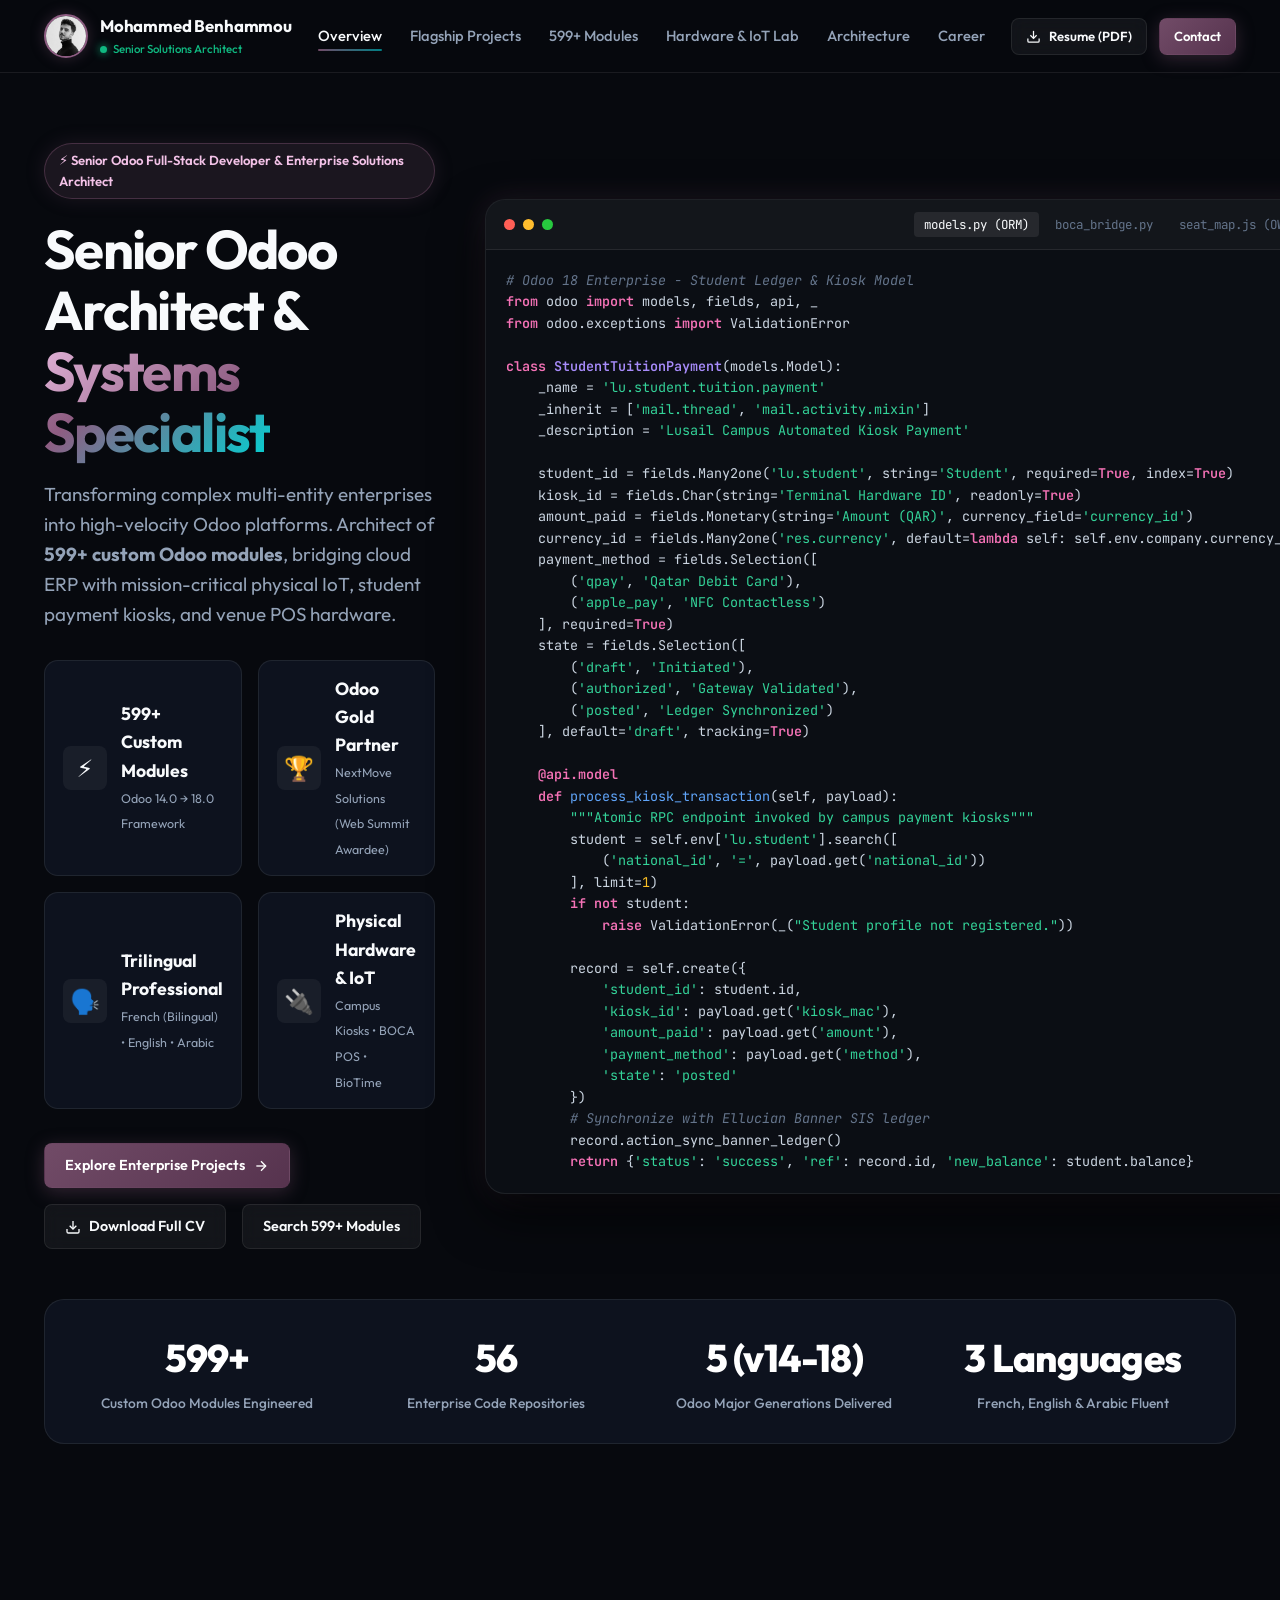
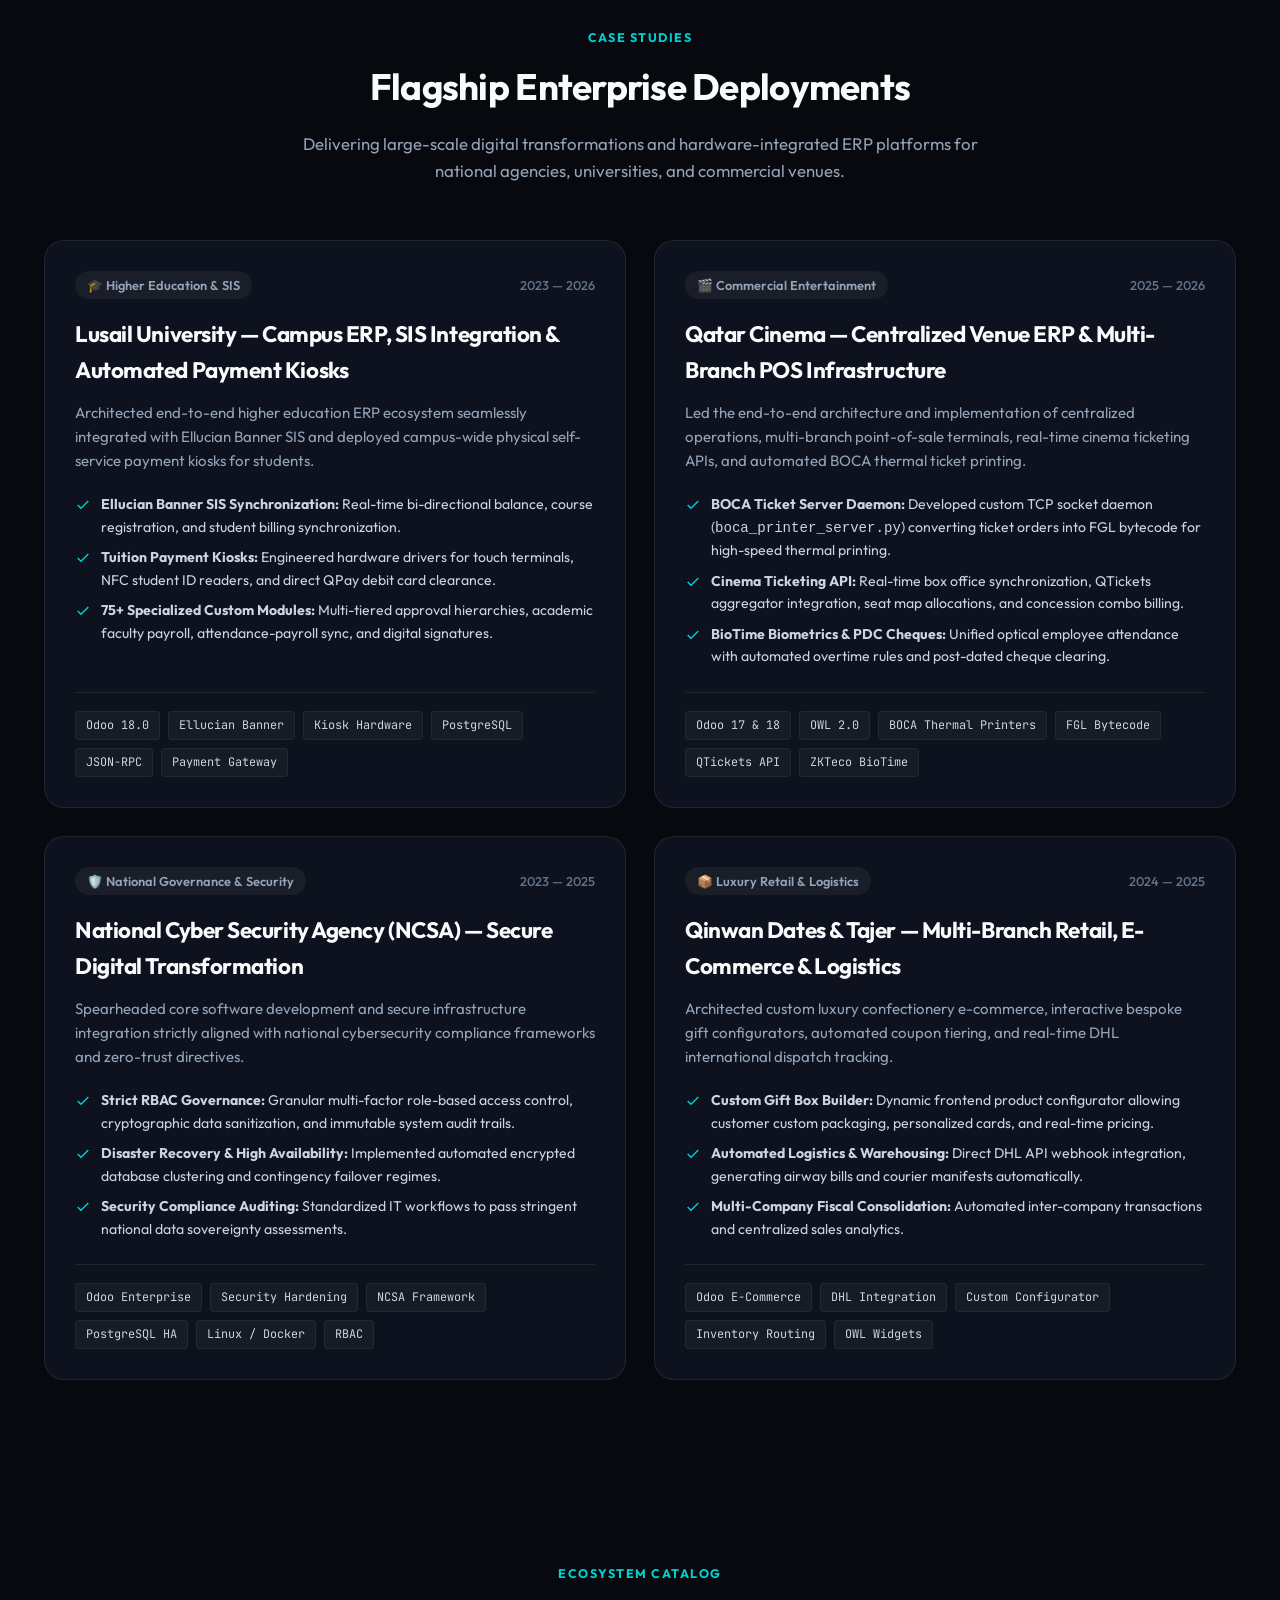
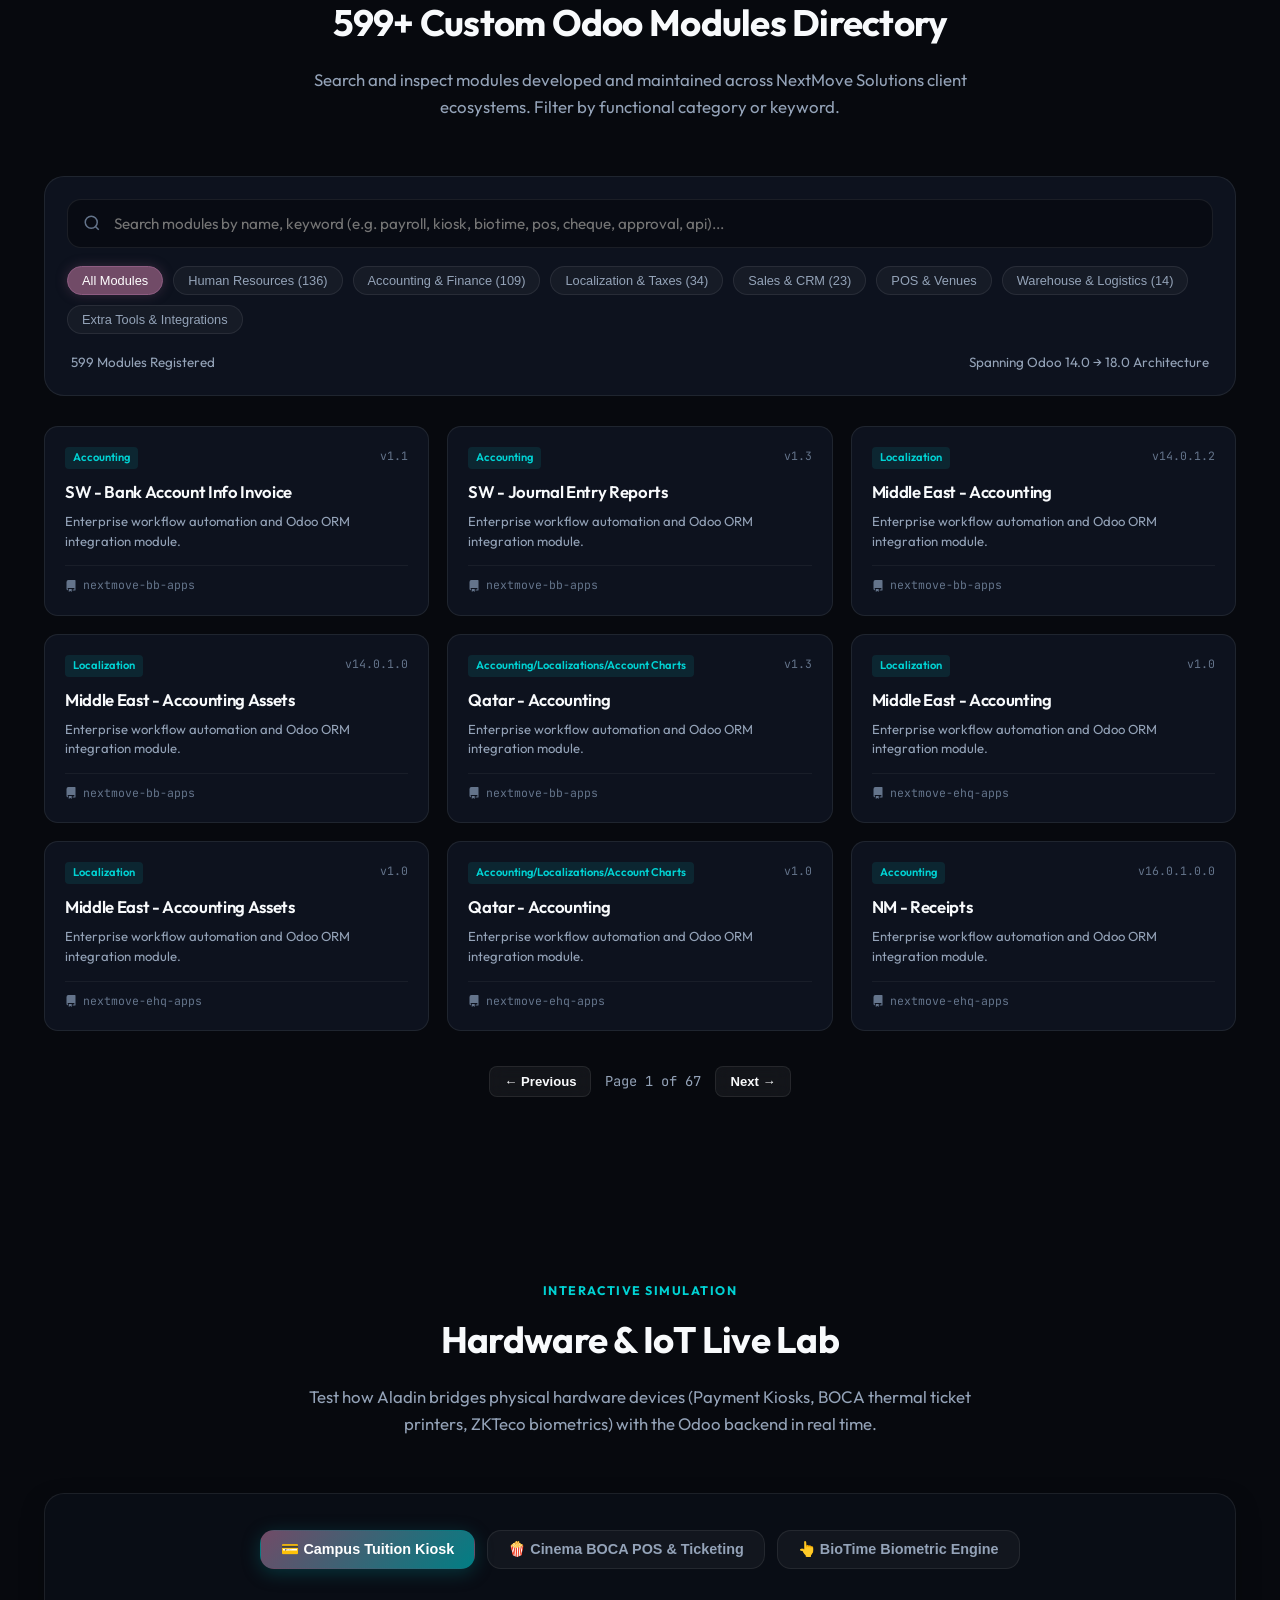
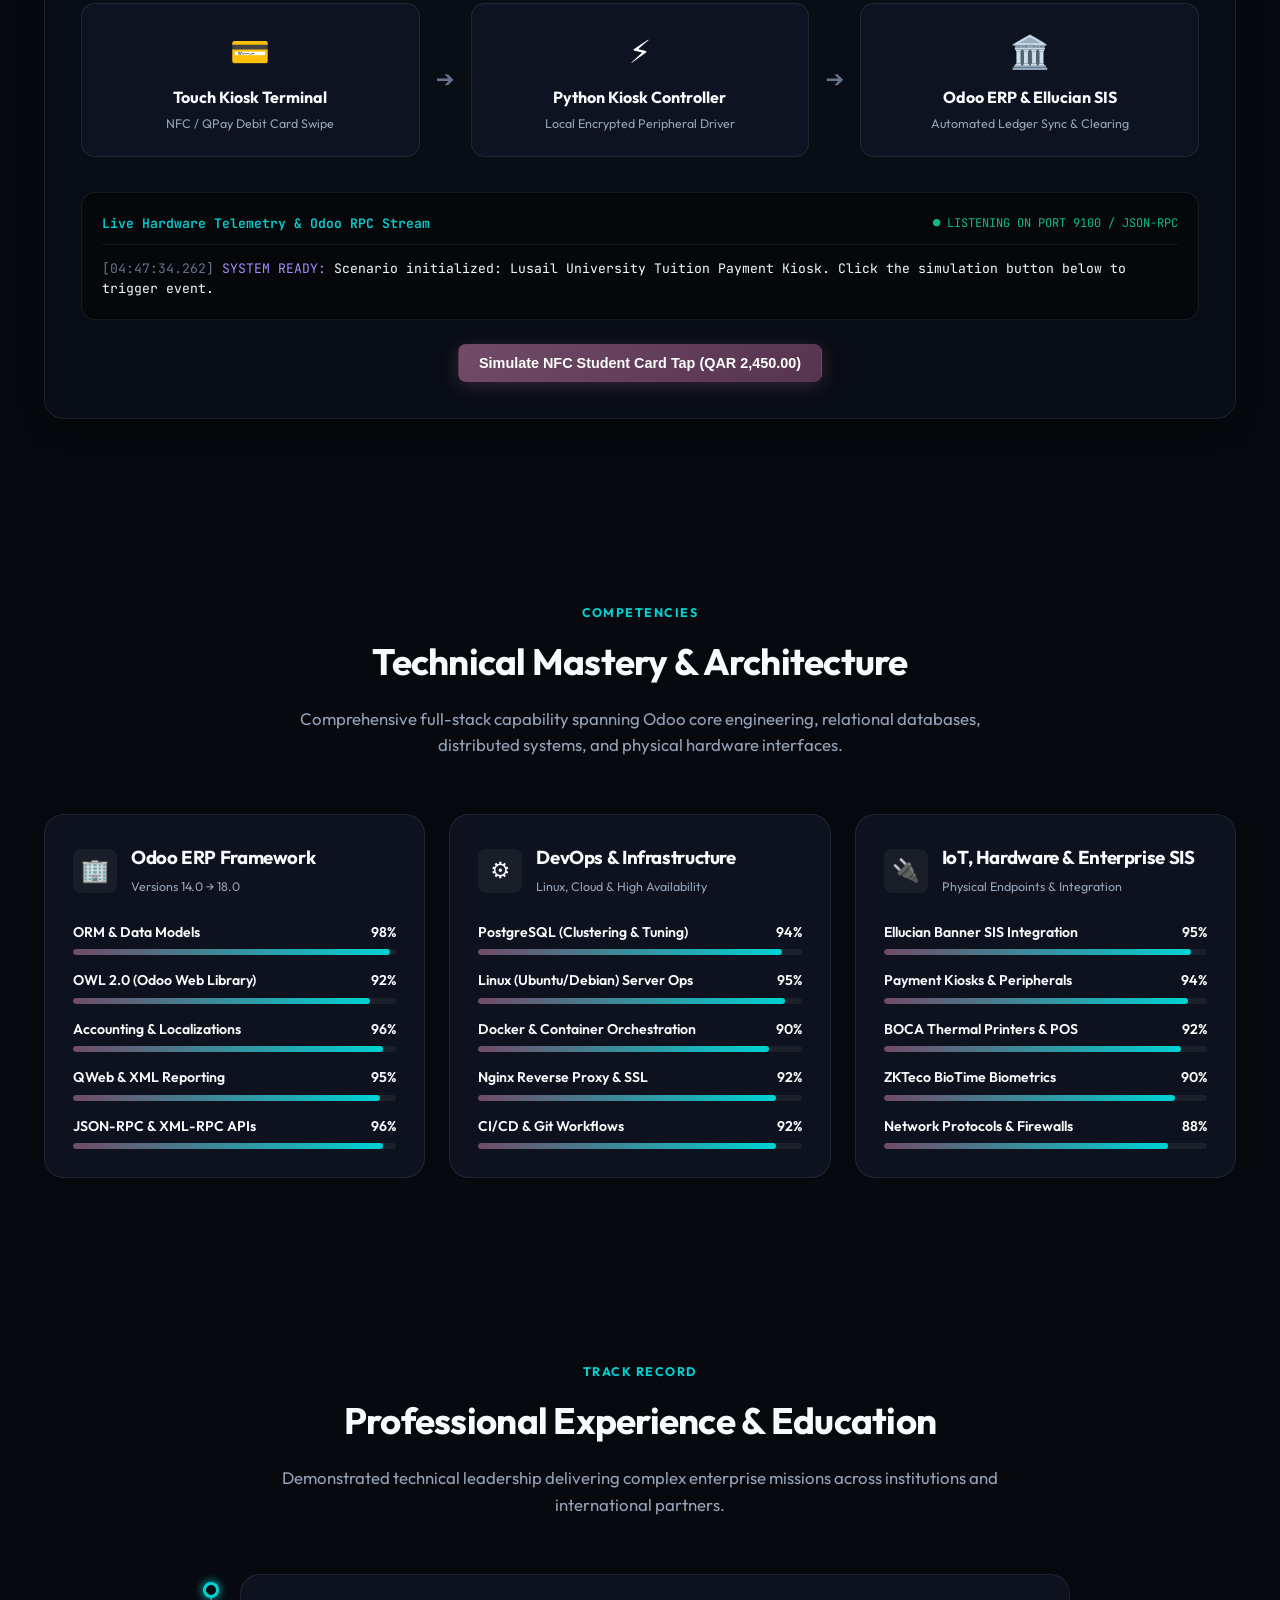
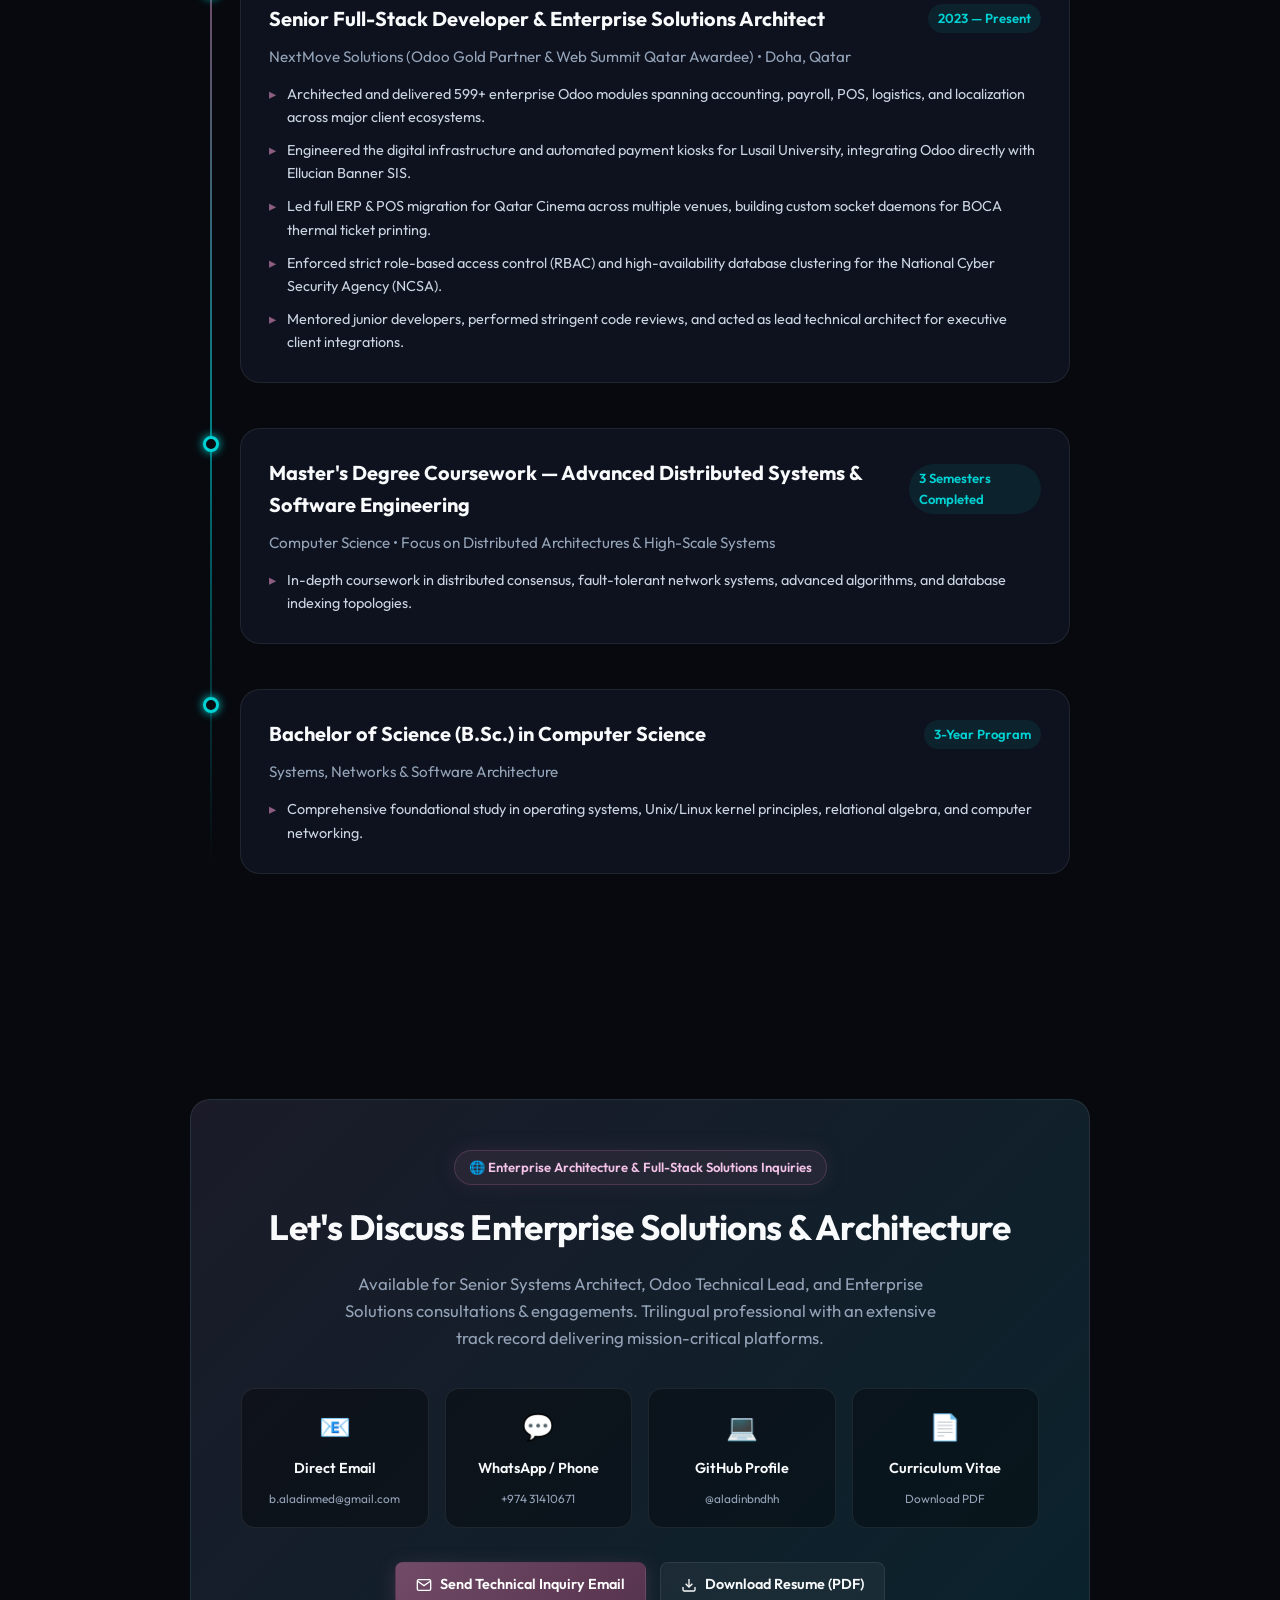
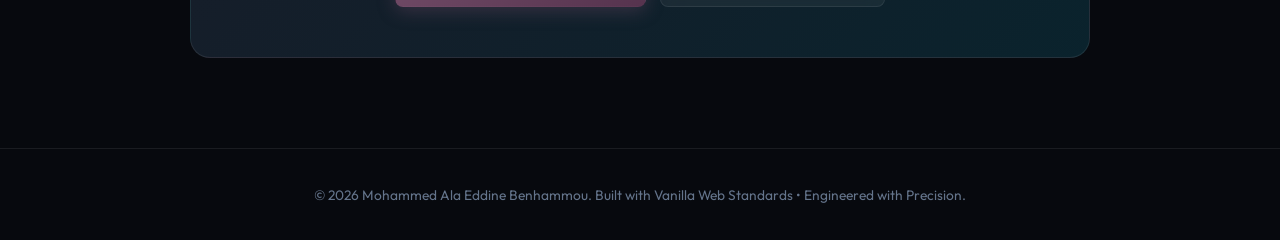
==== commit a978434c: "feat: make portfolio fully responsive and mobile-friendly with animated hamburger drawer and touch o" ====
--- a/index.html
+++ b/index.html
@@ -50,6 +50,11 @@
           Resume (PDF)
         </a>
         <a href="#contact" class="btn btn-primary btn-sm" id="btn-nav-contact">Contact</a>
+        <button class="mobile-toggle" id="mobile-toggle-btn" aria-label="Toggle navigation menu" aria-expanded="false">
+          <span class="hamburger-bar"></span>
+          <span class="hamburger-bar"></span>
+          <span class="hamburger-bar"></span>
+        </button>
       </div>
     </div>
   </nav>
--- a/style.css
+++ b/style.css
@@ -250,6 +250,49 @@
   gap: 12px;
 }
 
+.mobile-toggle {
+  display: none;
+  background: rgba(255, 255, 255, 0.05);
+  border: 1px solid var(--border-subtle);
+  border-radius: var(--radius-sm);
+  cursor: pointer;
+  padding: 8px 9px;
+  width: 40px;
+  height: 40px;
+  flex-direction: column;
+  justify-content: center;
+  align-items: center;
+  gap: 5px;
+  transition: var(--transition-fast);
+  z-index: 105;
+}
+
+.mobile-toggle:hover {
+  background: rgba(255, 255, 255, 0.1);
+  border-color: rgba(255, 255, 255, 0.2);
+}
+
+.hamburger-bar {
+  display: block;
+  width: 20px;
+  height: 2px;
+  background-color: var(--text-main);
+  border-radius: 2px;
+  transition: transform 0.3s ease, opacity 0.3s ease;
+}
+
+.mobile-toggle.is-open .hamburger-bar:nth-child(1) {
+  transform: translateY(7px) rotate(45deg);
+}
+
+.mobile-toggle.is-open .hamburger-bar:nth-child(2) {
+  opacity: 0;
+}
+
+.mobile-toggle.is-open .hamburger-bar:nth-child(3) {
+  transform: translateY(-7px) rotate(-45deg);
+}
+
 .btn {
   display: inline-flex;
   align-items: center;
@@ -1180,45 +1223,494 @@
 }
 
 /* ==========================================================================
-   RESPONSIVE MEDIA QUERIES
+   RESPONSIVE MEDIA QUERIES (TABLET & MOBILE)
    ========================================================================== */
+
+/* Tablet Breakpoint (max-width: 1024px) */
 @media (max-width: 1024px) {
   .hero-grid {
     grid-template-columns: 1fr;
-    gap: 40px;
+    gap: 45px;
   }
   .projects-grid {
     grid-template-columns: 1fr;
+    gap: 22px;
   }
   .modules-grid {
     grid-template-columns: repeat(2, 1fr);
   }
   .skills-grid {
     grid-template-columns: 1fr;
+    gap: 20px;
   }
   .lab-pipeline {
     grid-template-columns: 1fr;
     text-align: center;
+    gap: 12px;
   }
   .pipeline-connector {
     transform: rotate(90deg);
   }
 }
 
-@media (max-width: 768px) {
+/* Medium Tablets & Mobile Navigation (max-width: 860px) */
+@media (max-width: 860px) {
+  .mobile-toggle {
+    display: flex;
+  }
+
   .nav-links {
+    position: fixed;
+    top: 0;
+    right: -100%;
+    width: 100%;
+    height: 100vh;
+    height: 100dvh;
+    background: rgba(7, 9, 14, 0.97);
+    backdrop-filter: blur(24px);
+    -webkit-backdrop-filter: blur(24px);
+    flex-direction: column;
+    justify-content: center;
+    align-items: center;
+    gap: 24px;
+    z-index: 100;
+    transition: right 0.35s cubic-bezier(0.16, 1, 0.3, 1);
+    padding: 30px;
+  }
+
+  .nav-links.nav-active {
+    right: 0;
+  }
+
+  .nav-links .nav-link {
+    font-size: 1.3rem;
+    font-weight: 600;
+    padding: 8px 16px;
+  }
+
+  .nav-actions #btn-nav-cv {
     display: none;
   }
+}
+
+/* Mobile Screens (max-width: 640px) */
+@media (max-width: 640px) {
+  .container {
+    padding: 0 16px;
+  }
+
+  .site-nav .nav-container {
+    height: 62px;
+  }
+
+  .nav-brand {
+    gap: 10px;
+  }
+
+  .nav-avatar {
+    width: 36px;
+    height: 36px;
+  }
+
+  .brand-name {
+    font-size: 0.92rem;
+  }
+
+  .brand-status {
+    font-size: 0.68rem;
+  }
+
+  .nav-actions #btn-nav-contact {
+    display: none;
+  }
+
+  /* Hero */
+  .hero-section {
+    padding: 35px 0 50px;
+  }
+
+  .badge-pill {
+    font-size: 0.74rem;
+    padding: 5px 12px;
+    margin-bottom: 16px;
+    line-height: 1.3;
+    text-align: center;
+  }
+
   .hero-content h1 {
-    font-size: 2.5rem;
-  }
+    font-size: clamp(2.1rem, 7.8vw, 2.6rem);
+    line-height: 1.15;
+    margin-bottom: 14px;
+    word-break: break-word;
+  }
+
+  .hero-subtitle {
+    font-size: 0.96rem;
+    line-height: 1.55;
+    margin-bottom: 22px;
+  }
+
+  .hero-highlights {
+    grid-template-columns: 1fr;
+    gap: 12px;
+    margin-bottom: 24px;
+  }
+
+  .highlight-box {
+    padding: 12px 14px;
+  }
+
+  .highlight-icon {
+    width: 38px;
+    height: 38px;
+    font-size: 1.25rem;
+  }
+
+  .highlight-text strong {
+    font-size: 0.98rem;
+  }
+
+  .highlight-text span {
+    font-size: 0.74rem;
+  }
+
+  .hero-cta {
+    flex-direction: column;
+    width: 100%;
+    gap: 10px;
+  }
+
+  .hero-cta .btn {
+    width: 100%;
+    padding: 12px 18px;
+    font-size: 0.92rem;
+    justify-content: center;
+  }
+
+  /* Terminal Window */
+  .terminal-window {
+    border-radius: var(--radius-md);
+  }
+
+  .terminal-header {
+    padding: 10px 14px;
+    flex-direction: column;
+    align-items: flex-start;
+    gap: 10px;
+  }
+
+  .terminal-tabs {
+    width: 100%;
+    overflow-x: auto;
+    -webkit-overflow-scrolling: touch;
+    padding-bottom: 4px;
+  }
+
+  .tab-btn {
+    font-size: 0.72rem;
+    padding: 5px 8px;
+    white-space: nowrap;
+  }
+
+  .terminal-body {
+    padding: 14px 12px;
+    font-size: 0.74rem;
+    line-height: 1.5;
+  }
+
+  /* Metrics Strip */
   .metrics-strip {
     grid-template-columns: repeat(2, 1fr);
-  }
+    padding: 18px 12px;
+    gap: 16px 12px;
+    margin-top: 32px;
+    border-radius: var(--radius-md);
+  }
+
+  .metric-item .count {
+    font-size: 1.8rem;
+  }
+
+  .metric-item .label {
+    font-size: 0.76rem;
+  }
+
+  /* Section Common */
+  section {
+    padding: 55px 0;
+  }
+
+  .section-header {
+    margin-bottom: 35px;
+  }
+
+  .section-title {
+    font-size: 1.75rem;
+    line-height: 1.2;
+  }
+
+  .section-desc {
+    font-size: 0.92rem;
+  }
+
+  /* Projects */
+  .project-card {
+    padding: 20px 16px;
+    border-radius: var(--radius-md);
+  }
+
+  .project-title {
+    font-size: 1.2rem;
+    line-height: 1.3;
+  }
+
+  .project-desc {
+    font-size: 0.88rem;
+    margin-bottom: 16px;
+  }
+
+  .project-highlights {
+    margin-bottom: 18px;
+    gap: 10px;
+  }
+
+  .project-highlights li {
+    font-size: 0.82rem;
+    line-height: 1.45;
+  }
+
+  /* 599+ Directory */
+  .directory-controls {
+    padding: 16px 12px;
+    border-radius: var(--radius-md);
+    gap: 14px;
+    margin-bottom: 22px;
+  }
+
+  .module-search-input {
+    font-size: 0.86rem;
+    padding: 12px 14px 12px 42px;
+  }
+
+  .category-filter-chips {
+    display: flex;
+    flex-wrap: nowrap;
+    overflow-x: auto;
+    -webkit-overflow-scrolling: touch;
+    padding-bottom: 6px;
+    gap: 8px;
+    scrollbar-width: none;
+  }
+
+  .category-filter-chips::-webkit-scrollbar {
+    display: none;
+  }
+
+  .filter-chip {
+    white-space: nowrap;
+    font-size: 0.74rem;
+    padding: 6px 12px;
+    flex-shrink: 0;
+  }
+
+  .module-stats-bar {
+    flex-direction: column;
+    align-items: flex-start;
+    gap: 4px;
+    font-size: 0.75rem;
+  }
+
   .modules-grid {
     grid-template-columns: 1fr;
-  }
+    gap: 14px;
+  }
+
+  .module-card {
+    padding: 16px 14px;
+    border-radius: var(--radius-md);
+  }
+
+  .module-card-title {
+    font-size: 0.98rem;
+  }
+
+  .module-card-summary {
+    font-size: 0.8rem;
+  }
+
+  /* Hardware Lab */
+  .lab-card {
+    padding: 20px 14px;
+    border-radius: var(--radius-md);
+  }
+
+  .lab-modes {
+    flex-direction: column;
+    gap: 8px;
+    margin-bottom: 24px;
+  }
+
+  .lab-mode-btn {
+    width: 100%;
+    justify-content: center;
+    font-size: 0.82rem;
+    padding: 10px 14px;
+  }
+
+  .lab-pipeline {
+    grid-template-columns: 1fr;
+    gap: 8px;
+    margin-bottom: 20px;
+  }
+
+  .pipeline-node {
+    padding: 14px 12px;
+    border-radius: var(--radius-sm);
+  }
+
+  .node-icon {
+    font-size: 1.6rem;
+    margin-bottom: 4px;
+  }
+
+  .node-title {
+    font-size: 0.92rem;
+  }
+
+  .node-desc {
+    font-size: 0.74rem;
+  }
+
+  .pipeline-connector {
+    transform: rotate(90deg);
+    font-size: 1.1rem;
+    margin: 2px 0;
+  }
+
+  .lab-console {
+    padding: 12px;
+    font-size: 0.72rem;
+    border-radius: var(--radius-sm);
+  }
+
+  .console-header {
+    flex-direction: column;
+    align-items: flex-start;
+    gap: 4px;
+    font-size: 0.72rem;
+  }
+
+  .lab-actions {
+    margin-top: 18px;
+  }
+
+  .lab-actions .btn {
+    width: 100%;
+    padding: 12px 14px;
+    font-size: 0.84rem;
+    white-space: normal;
+    text-align: center;
+  }
+
+  /* Skills */
+  .skill-category-card {
+    padding: 20px 16px;
+    border-radius: var(--radius-md);
+  }
+
+  /* Timeline */
+  .timeline {
+    padding-left: 20px;
+  }
+
+  .timeline::before {
+    left: 2px;
+  }
+
+  .timeline-item {
+    margin-bottom: 30px;
+  }
+
+  .timeline-item::before {
+    left: -24px;
+    width: 12px;
+    height: 12px;
+    top: 6px;
+  }
+
+  .timeline-card {
+    padding: 18px 14px;
+    border-radius: var(--radius-md);
+  }
+
+  .timeline-meta {
+    flex-direction: column;
+    align-items: flex-start;
+    gap: 6px;
+  }
+
+  .timeline-role {
+    font-size: 1.05rem;
+    line-height: 1.3;
+  }
+
+  .timeline-date {
+    font-size: 0.74rem;
+  }
+
+  .timeline-org {
+    font-size: 0.84rem;
+  }
+
+  .timeline-points li {
+    font-size: 0.82rem;
+    line-height: 1.45;
+  }
+
+  /* Contact */
+  .contact-card {
+    padding: 28px 16px;
+    border-radius: var(--radius-md);
+  }
+
+  .contact-card h2 {
+    font-size: 1.6rem;
+    line-height: 1.25;
+  }
+
+  .contact-card p {
+    font-size: 0.88rem;
+    margin-bottom: 22px;
+  }
+
   .contact-links-grid {
-    grid-template-columns: repeat(2, 1fr);
-  }
-}
+    grid-template-columns: 1fr;
+    gap: 10px;
+    margin-bottom: 22px;
+  }
+
+  .contact-link-box {
+    padding: 14px 12px;
+  }
+
+  .contact-card .btn {
+    width: 100%;
+    padding: 12px 16px;
+  }
+
+  footer {
+    padding: 25px 0;
+    font-size: 0.78rem;
+  }
+}
+
+/* Small Phones (max-width: 400px) */
+@media (max-width: 400px) {
+  .hero-content h1 {
+    font-size: 1.95rem;
+  }
+
+  .metrics-strip {
+    grid-template-columns: 1fr;
+  }
+}
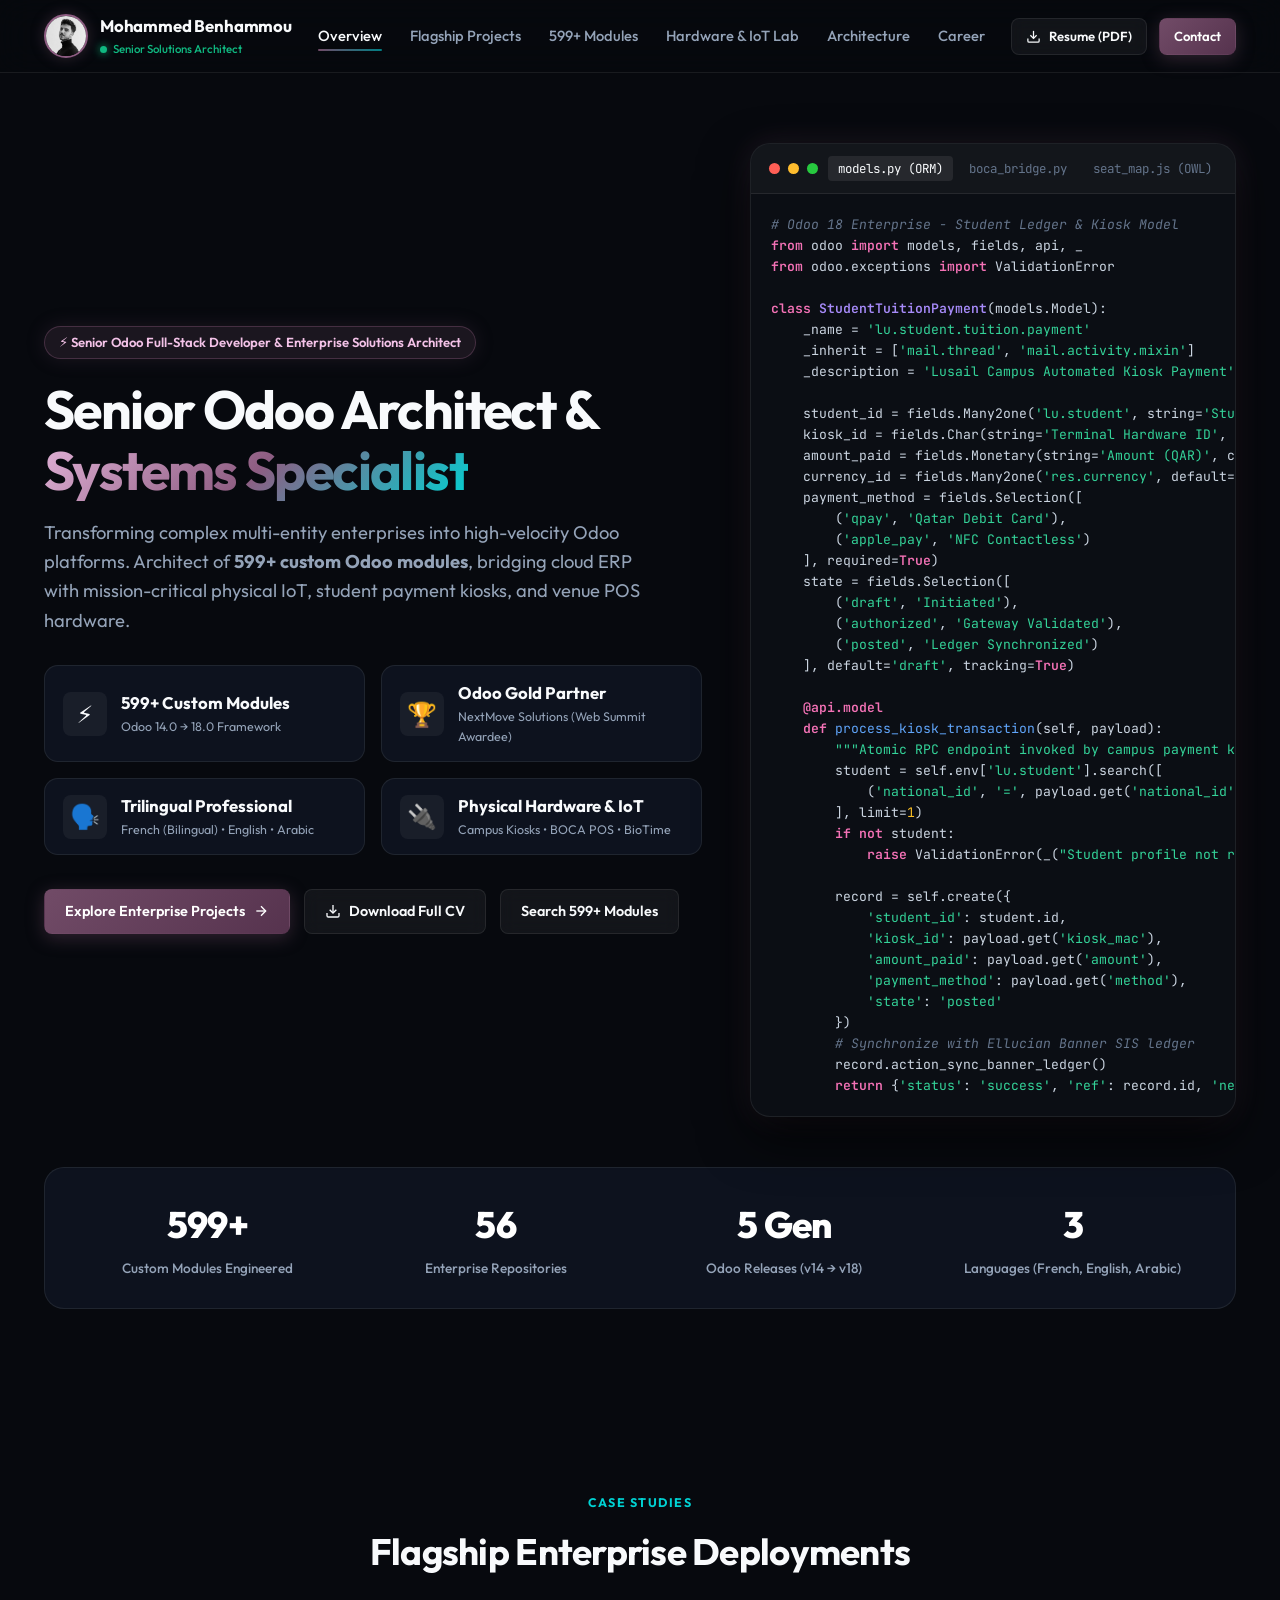
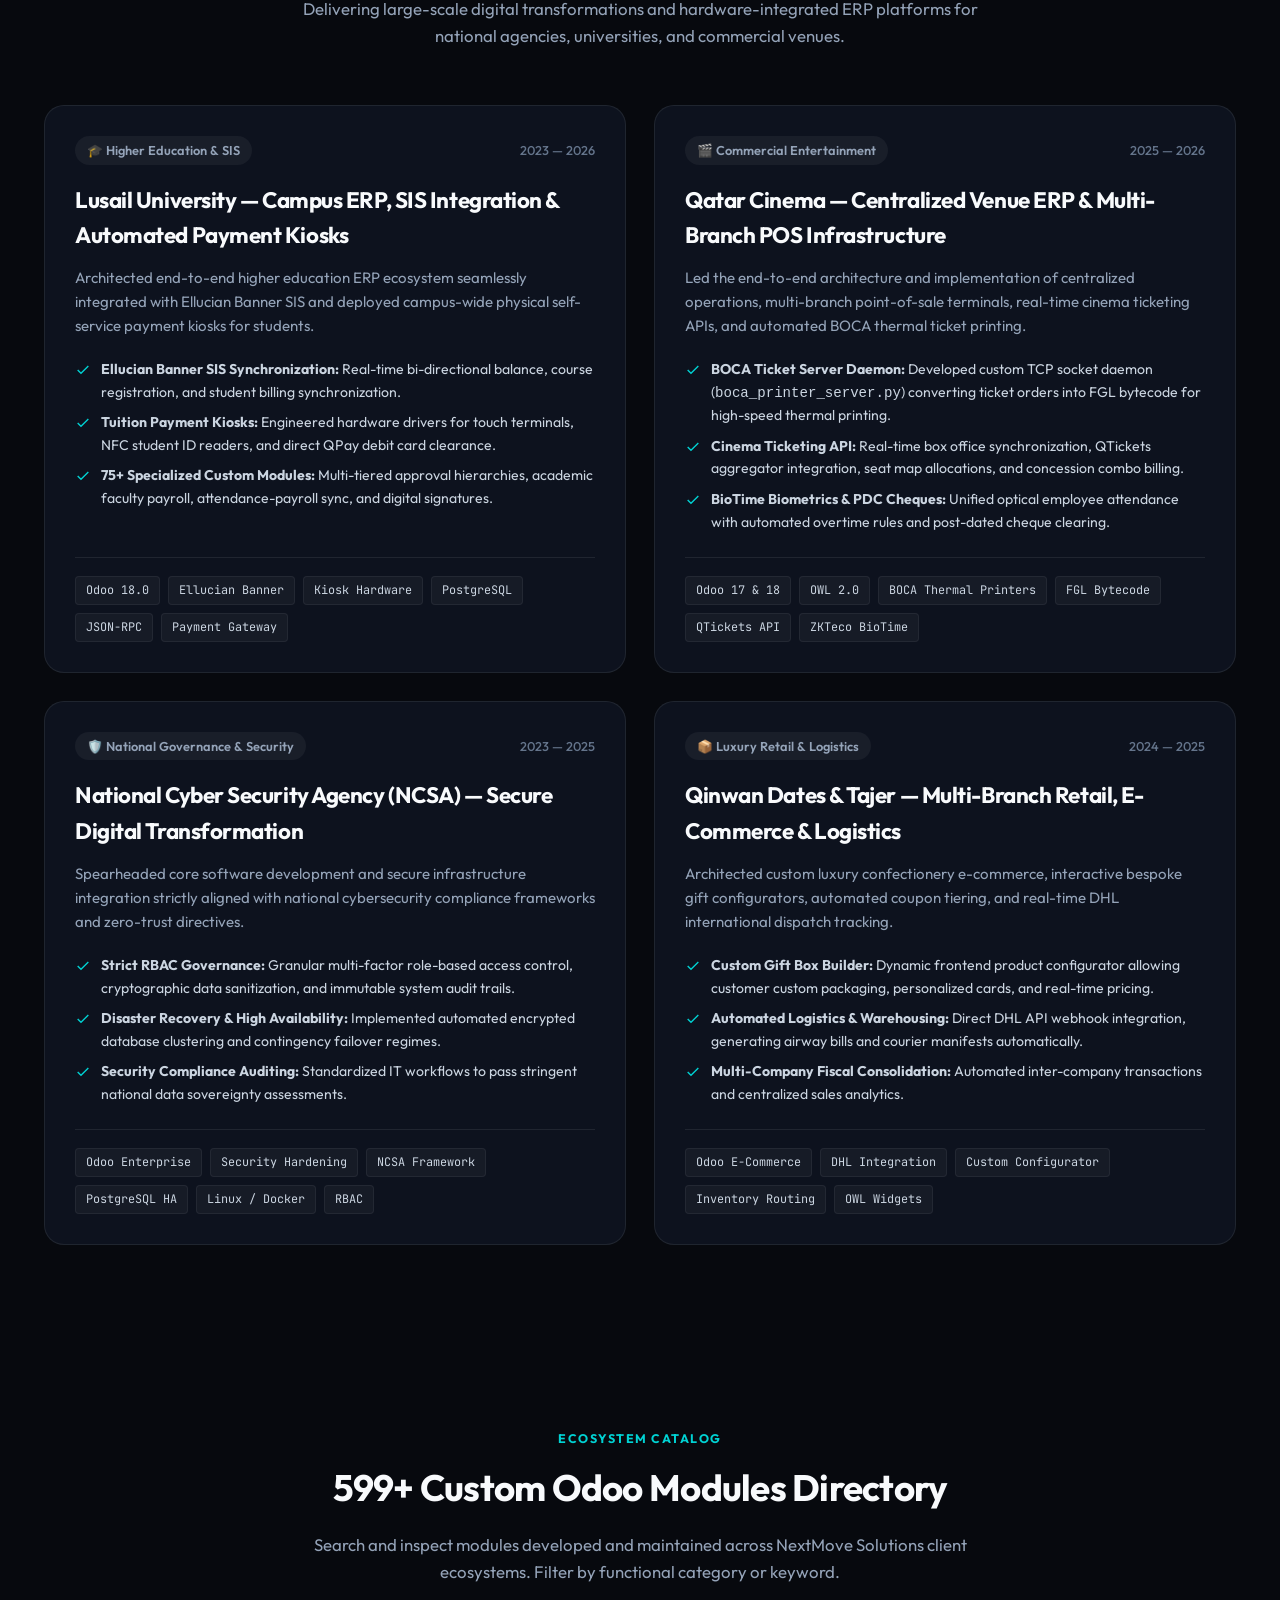
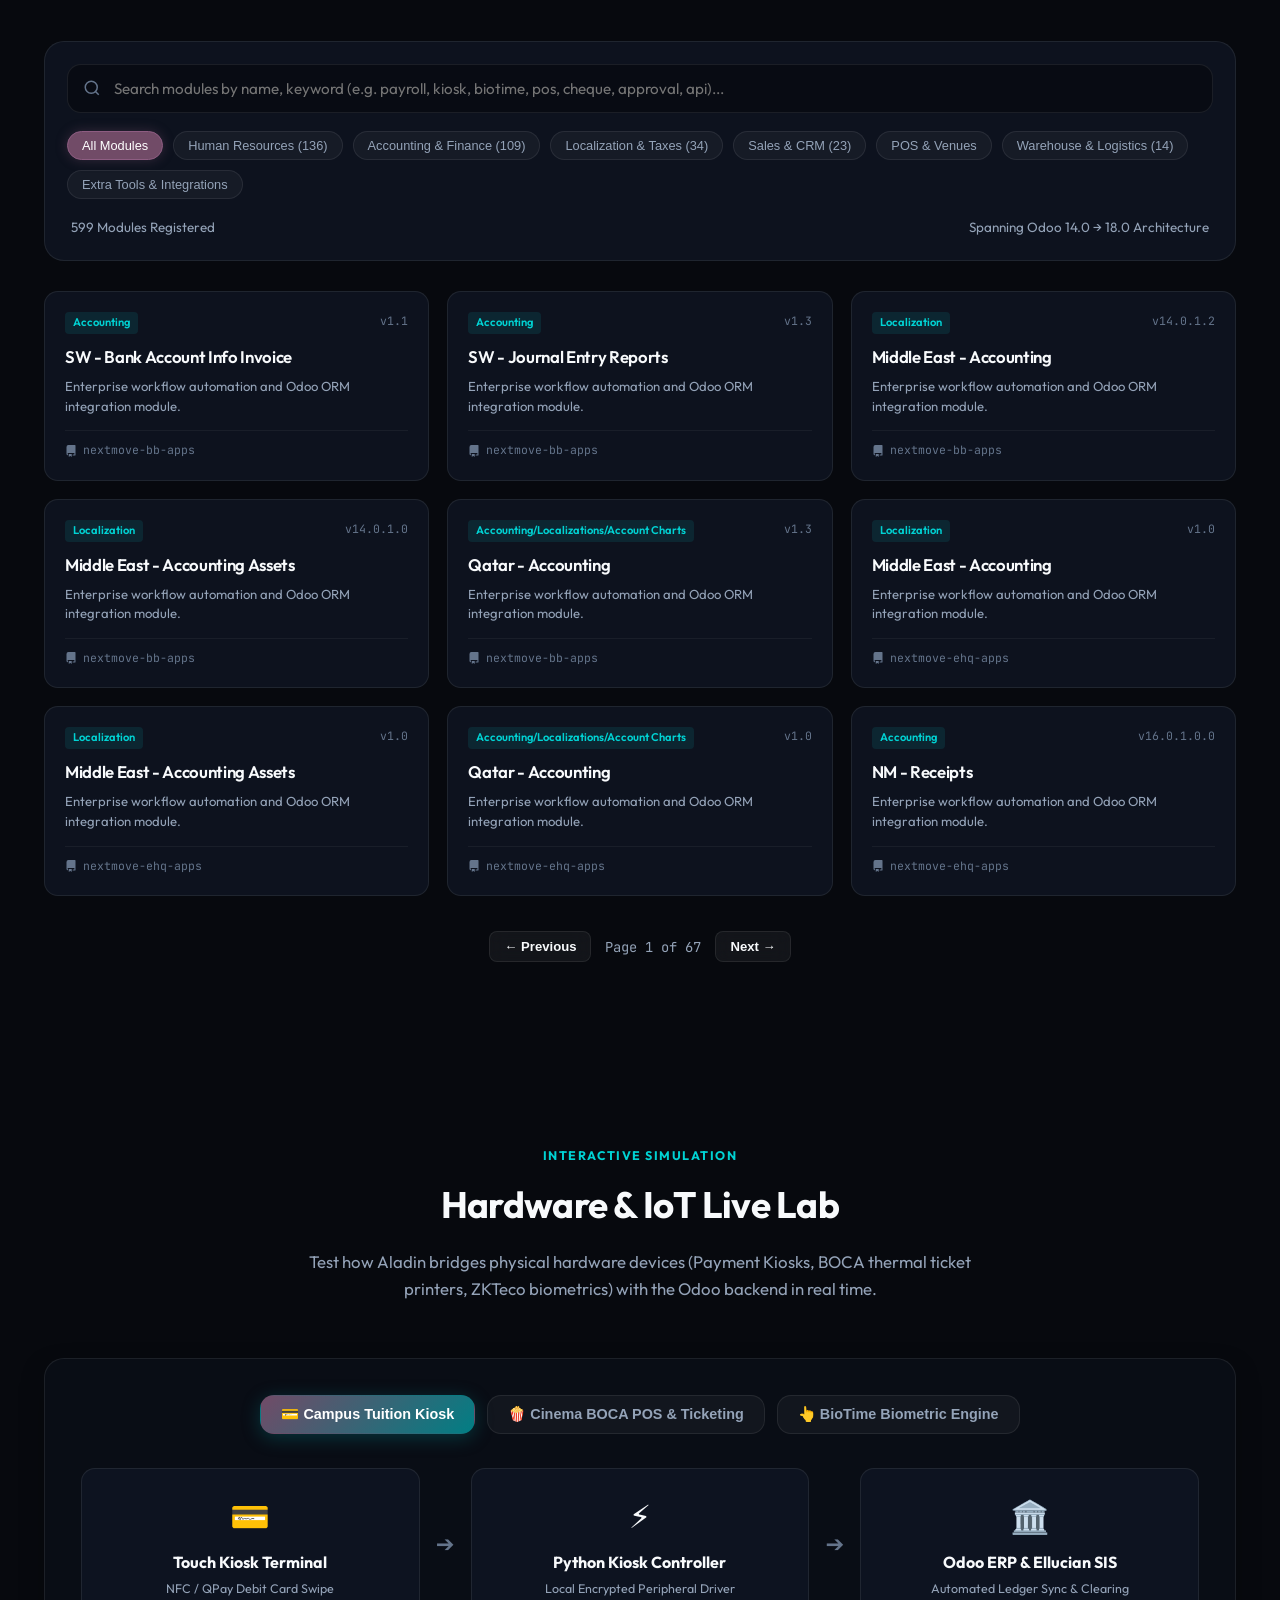
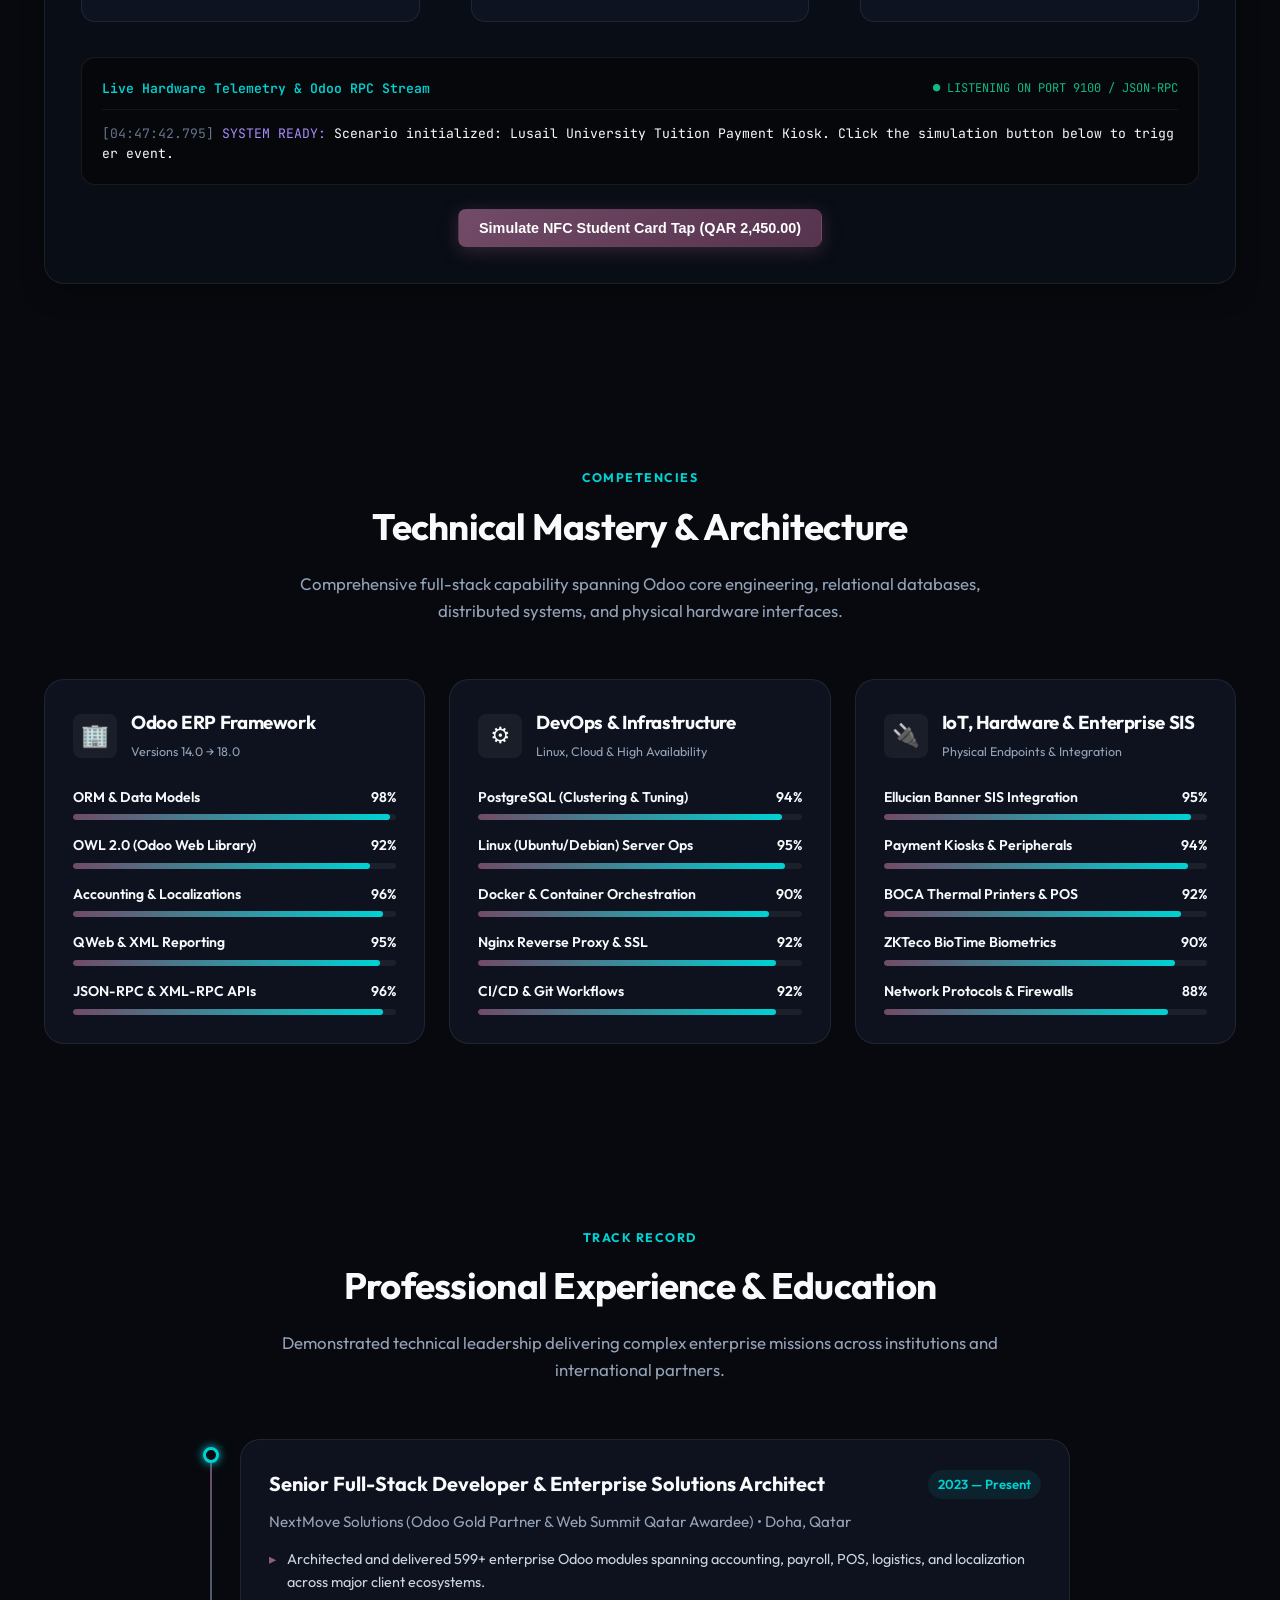
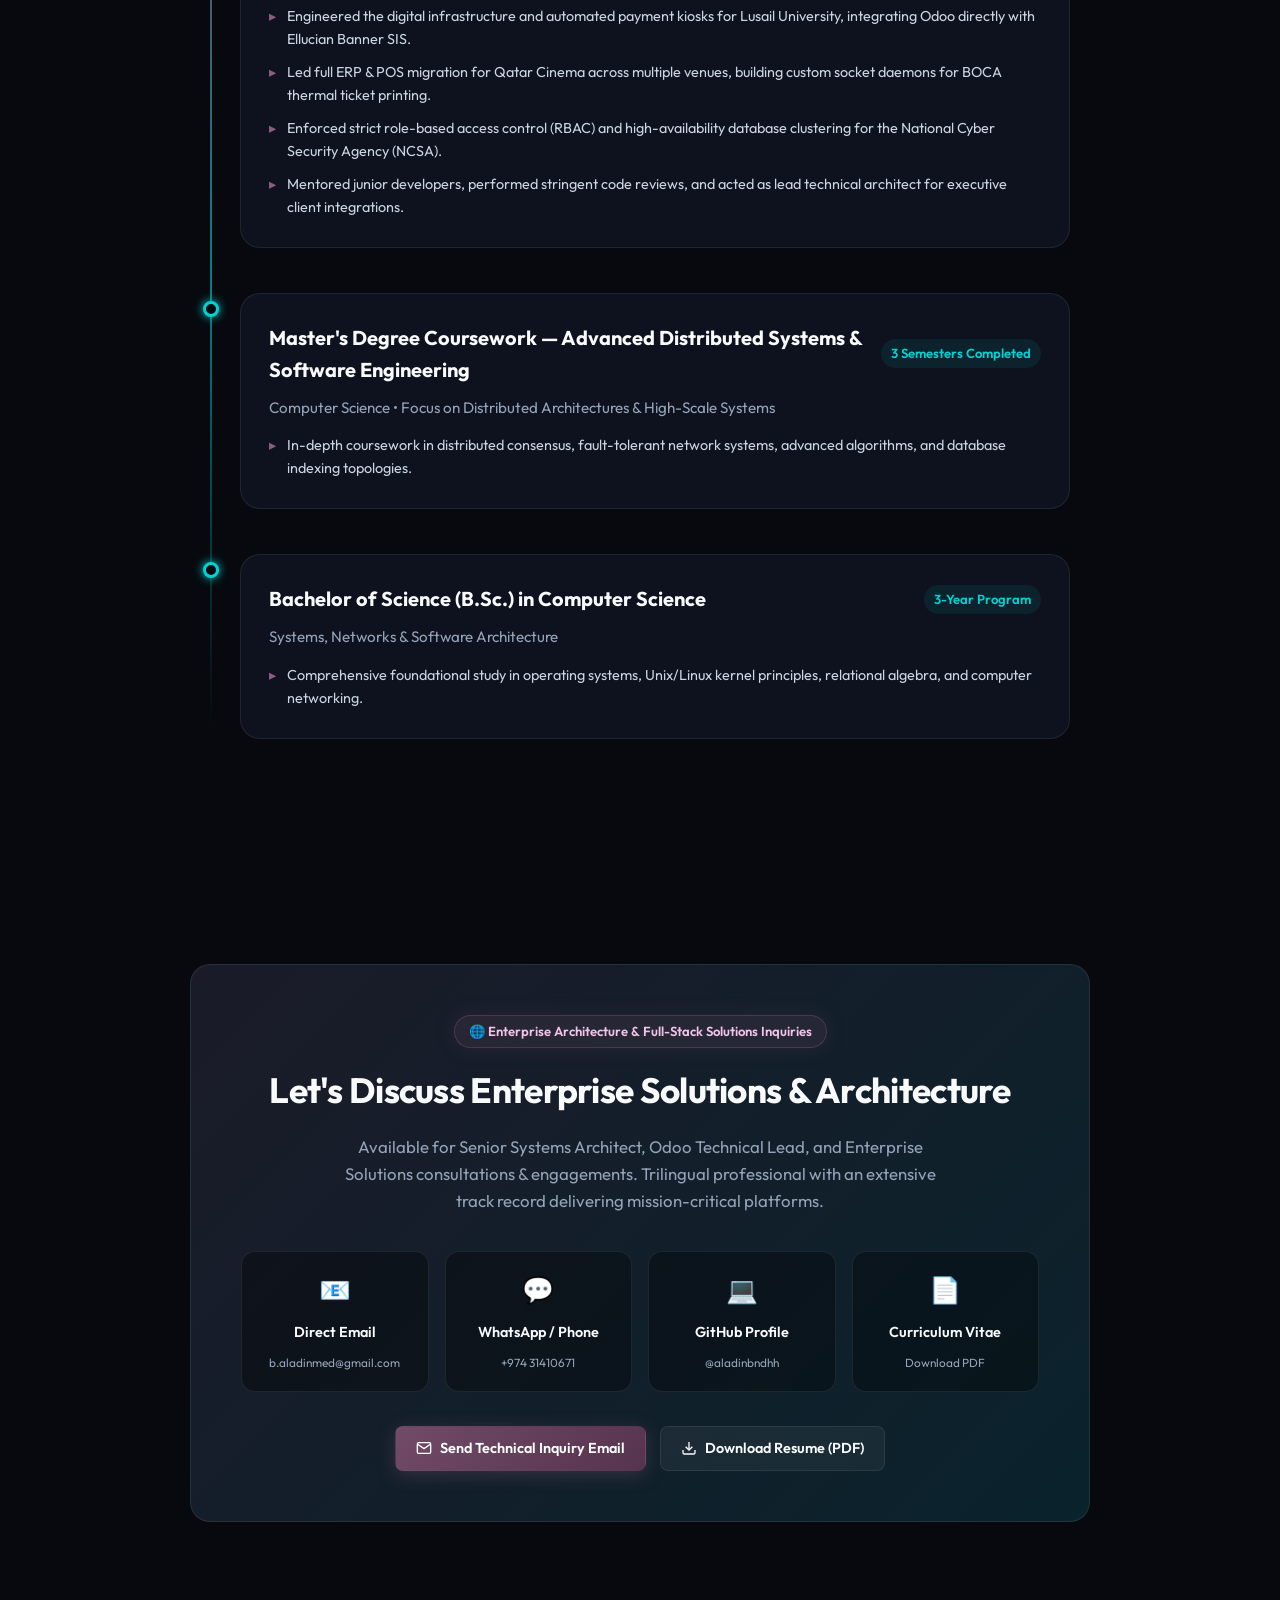
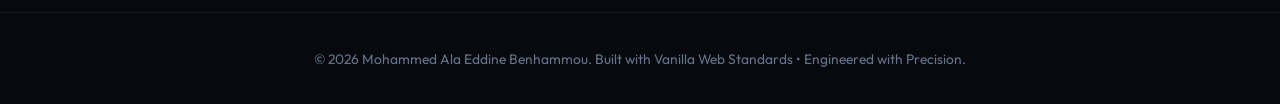
==== commit be4ea044: "Portfolio" ====
--- a/index.html
+++ b/index.html
@@ -185,19 +185,19 @@
       <div class="metrics-strip">
         <div class="metric-item">
           <span class="count" data-target="599" data-suffix="+">599+</span>
-          <span class="label">Custom Odoo Modules Engineered</span>
+          <span class="label">Custom Modules Engineered</span>
         </div>
         <div class="metric-item">
           <span class="count" data-target="56" data-suffix="">56</span>
-          <span class="label">Enterprise Code Repositories</span>
+          <span class="label">Enterprise Repositories</span>
         </div>
         <div class="metric-item">
-          <span class="count" data-target="5" data-suffix=" (v14-18)">5</span>
-          <span class="label">Odoo Major Generations Delivered</span>
+          <span class="count" data-target="5" data-suffix=" Gen">5 Gen</span>
+          <span class="label">Odoo Releases (v14 → v18)</span>
         </div>
         <div class="metric-item">
-          <span class="count" data-target="3" data-suffix=" Languages">3</span>
-          <span class="label">French, English & Arabic Fluent</span>
+          <span class="count" data-target="3" data-suffix="">3</span>
+          <span class="label">Languages (French, English, Arabic)</span>
         </div>
       </div>
     </div>
--- a/style.css
+++ b/style.css
@@ -55,6 +55,9 @@
   font-size: 16px;
   background-color: var(--bg-primary);
   color: var(--text-main);
+  overflow-x: hidden;
+  max-width: 100%;
+  width: 100%;
 }
 
 body {
@@ -62,6 +65,8 @@
   line-height: 1.6;
   background-color: var(--bg-primary);
   overflow-x: hidden;
+  max-width: 100%;
+  width: 100%;
   position: relative;
   -webkit-font-smoothing: antialiased;
 }
@@ -71,11 +76,14 @@
   position: fixed;
   top: 0;
   left: 0;
-  width: 100vw;
-  height: 100vh;
+  right: 0;
+  bottom: 0;
+  width: 100%;
+  height: 100%;
   z-index: -1;
   pointer-events: none;
   overflow: hidden;
+  contain: strict;
 }
 
 .glow-orb {
@@ -83,6 +91,7 @@
   border-radius: 50%;
   filter: blur(140px);
   opacity: 0.22;
+  max-width: 100%;
 }
 
 .orb-1 {
@@ -115,6 +124,7 @@
   max-width: 1240px;
   margin: 0 auto;
   padding: 0 24px;
+  box-sizing: border-box;
 }
 
 /* Typography Helpers */
@@ -148,11 +158,14 @@
   position: sticky;
   top: 0;
   z-index: 100;
-  background: rgba(7, 9, 14, 0.82);
+  background: rgba(7, 9, 14, 0.85);
   backdrop-filter: blur(16px);
   -webkit-backdrop-filter: blur(16px);
   border-bottom: 1px solid var(--border-subtle);
   transition: var(--transition-fast);
+  width: 100%;
+  max-width: 100%;
+  box-sizing: border-box;
 }
 
 .nav-container {
@@ -160,6 +173,9 @@
   align-items: center;
   justify-content: space-between;
   height: 72px;
+  width: 100%;
+  max-width: 1240px;
+  box-sizing: border-box;
 }
 
 .nav-brand {
@@ -339,9 +355,7 @@
 
 /* Architecture & Status Badge */
 .badge-pill {
-  display: inline-flex;
-  align-items: center;
-  gap: 8px;
+  display: inline-block;
   background: rgba(113, 75, 103, 0.2);
   border: 1px solid rgba(113, 75, 103, 0.5);
   padding: 6px 14px;
@@ -351,36 +365,77 @@
   font-weight: 600;
   margin-bottom: 20px;
   box-shadow: 0 0 20px rgba(113, 75, 103, 0.2);
+  max-width: 100%;
+  box-sizing: border-box;
+  white-space: normal;
+  line-height: 1.45;
+  word-break: break-word;
+  overflow-wrap: break-word;
+}
+
+.badge-pill span {
+  display: inline;
+  word-break: break-word;
+  overflow-wrap: break-word;
 }
 
 /* ==========================================================================
-   HERO SECTION
+   HERO SECTION (OVERVIEW)
    ========================================================================== */
 .hero-section {
   padding: 70px 0 90px;
   position: relative;
+  overflow: hidden;
+  width: 100%;
+  max-width: 100%;
+  box-sizing: border-box;
 }
 
 .hero-grid {
   display: grid;
   grid-template-columns: 1.15fr 0.85fr;
-  gap: 50px;
-  align-items: center;
+  gap: 48px;
+  align-items: center;
+  width: 100%;
+  max-width: 100%;
+  min-width: 0;
+  box-sizing: border-box;
+}
+
+.hero-content {
+  min-width: 0;
+  max-width: 100%;
+  width: 100%;
+  box-sizing: border-box;
+}
+
+.hero-visual {
+  min-width: 0;
+  max-width: 100%;
+  width: 100%;
+  box-sizing: border-box;
 }
 
 .hero-content h1 {
-  font-size: 3.4rem;
-  line-height: 1.12;
+  font-size: clamp(2.1rem, 4.2vw, 3.4rem);
+  line-height: 1.14;
   margin-bottom: 16px;
   letter-spacing: -0.03em;
+  word-break: break-word;
+  overflow-wrap: break-word;
+  max-width: 100%;
 }
 
 .hero-subtitle {
-  font-size: 1.18rem;
+  font-size: 1.15rem;
   color: var(--text-muted);
   line-height: 1.6;
   margin-bottom: 30px;
   max-width: 600px;
+  width: 100%;
+  box-sizing: border-box;
+  word-break: break-word;
+  overflow-wrap: break-word;
 }
 
 .hero-highlights {
@@ -388,6 +443,10 @@
   grid-template-columns: repeat(2, 1fr);
   gap: 16px;
   margin-bottom: 34px;
+  width: 100%;
+  max-width: 100%;
+  min-width: 0;
+  box-sizing: border-box;
 }
 
 .highlight-box {
@@ -399,6 +458,9 @@
   align-items: center;
   gap: 14px;
   transition: var(--transition-fast);
+  min-width: 0;
+  max-width: 100%;
+  box-sizing: border-box;
 }
 
 .highlight-box:hover {
@@ -419,23 +481,42 @@
   flex-shrink: 0;
 }
 
+.highlight-text {
+  min-width: 0;
+  box-sizing: border-box;
+}
+
 .highlight-text strong {
   display: block;
-  font-size: 1.1rem;
+  font-size: 1.05rem;
   color: var(--text-main);
   font-weight: 700;
+  word-break: break-word;
+  overflow-wrap: break-word;
 }
 
 .highlight-text span {
   font-size: 0.78rem;
   color: var(--text-muted);
+  display: block;
+  word-break: break-word;
+  overflow-wrap: break-word;
 }
 
 .hero-cta {
   display: flex;
   flex-wrap: wrap;
-  gap: 16px;
-  align-items: center;
+  gap: 14px;
+  align-items: center;
+  width: 100%;
+  max-width: 100%;
+  box-sizing: border-box;
+}
+
+.hero-cta .btn {
+  max-width: 100%;
+  box-sizing: border-box;
+  text-align: center;
 }
 
 /* Interactive Code / Terminal Window */
@@ -446,6 +527,10 @@
   overflow: hidden;
   box-shadow: 0 20px 50px rgba(0, 0, 0, 0.7), var(--shadow-glow-purple);
   position: relative;
+  width: 100%;
+  max-width: 100%;
+  min-width: 0;
+  box-sizing: border-box;
 }
 
 .terminal-header {
@@ -455,11 +540,16 @@
   align-items: center;
   justify-content: space-between;
   border-bottom: 1px solid var(--border-subtle);
+  width: 100%;
+  max-width: 100%;
+  box-sizing: border-box;
+  gap: 10px;
 }
 
 .terminal-dots {
   display: flex;
   gap: 8px;
+  flex-shrink: 0;
 }
 
 .dot {
@@ -475,6 +565,14 @@
 .terminal-tabs {
   display: flex;
   gap: 6px;
+  max-width: 100%;
+  overflow-x: auto;
+  -webkit-overflow-scrolling: touch;
+  scrollbar-width: none;
+}
+
+.terminal-tabs::-webkit-scrollbar {
+  display: none;
 }
 
 .tab-btn {
@@ -487,6 +585,8 @@
   border-radius: 4px;
   cursor: pointer;
   transition: var(--transition-fast);
+  white-space: nowrap;
+  flex-shrink: 0;
 }
 
 .tab-btn.active, .tab-btn:hover {
@@ -497,10 +597,16 @@
 .terminal-body {
   padding: 20px;
   font-family: var(--font-mono);
-  font-size: 0.84rem;
+  font-size: 0.82rem;
   line-height: 1.6;
   color: #cbd5e1;
   overflow-x: auto;
+  max-width: 100%;
+  width: 100%;
+  min-width: 0;
+  box-sizing: border-box;
+  -webkit-overflow-scrolling: touch;
+  margin: 0;
 }
 
 .code-keyword { color: #f472b6; font-weight: 600; }
@@ -510,7 +616,7 @@
 .code-num { color: #fbbf24; }
 .code-class { color: #a78bfa; font-weight: 600; }
 
-/* Metrics Banner */
+/* Metrics Banner Strip */
 .metrics-strip {
   margin-top: 50px;
   padding: 28px;
@@ -521,20 +627,32 @@
   grid-template-columns: repeat(4, 1fr);
   gap: 20px;
   text-align: center;
+  width: 100%;
+  max-width: 100%;
+  min-width: 0;
+  box-sizing: border-box;
+}
+
+.metric-item {
+  min-width: 0;
+  box-sizing: border-box;
 }
 
 .metric-item .count {
-  font-size: 2.4rem;
+  font-size: 2.3rem;
   font-weight: 800;
   color: #ffffff;
   display: block;
   letter-spacing: -0.02em;
+  word-break: break-word;
 }
 
 .metric-item .label {
-  font-size: 0.86rem;
+  font-size: 0.85rem;
   color: var(--text-muted);
   font-weight: 500;
+  word-break: break-word;
+  overflow-wrap: break-word;
 }
 
 /* ==========================================================================
@@ -543,6 +661,7 @@
 section {
   padding: 90px 0;
   position: relative;
+  overflow: hidden;
 }
 
 .section-header {
@@ -706,6 +825,9 @@
   display: flex;
   flex-direction: column;
   gap: 18px;
+  min-width: 0;
+  max-width: 100%;
+  box-sizing: border-box;
 }
 
 .search-box-wrap {
@@ -731,6 +853,7 @@
   font-size: 0.95rem;
   font-family: var(--font-family);
   transition: var(--transition-fast);
+  box-sizing: border-box;
 }
 
 .module-search-input:focus {
@@ -788,6 +911,8 @@
   display: flex;
   flex-direction: column;
   justify-content: space-between;
+  min-width: 0;
+  box-sizing: border-box;
 }
 
 .module-card:hover {
@@ -801,6 +926,7 @@
   justify-content: space-between;
   align-items: flex-start;
   margin-bottom: 10px;
+  gap: 8px;
 }
 
 .module-category-pill {
@@ -810,18 +936,21 @@
   background: rgba(0, 210, 211, 0.1);
   padding: 2px 8px;
   border-radius: 4px;
+  white-space: nowrap;
 }
 
 .module-version {
   font-size: 0.72rem;
   font-family: var(--font-mono);
   color: var(--text-dim);
+  white-space: nowrap;
 }
 
 .module-card-title {
   font-size: 1.05rem;
   margin-bottom: 6px;
   font-weight: 600;
+  word-break: break-word;
 }
 
 .module-card-summary {
@@ -829,6 +958,7 @@
   color: var(--text-muted);
   line-height: 1.5;
   margin-bottom: 14px;
+  word-break: break-word;
 }
 
 .module-repo-source {
@@ -859,6 +989,9 @@
   border-radius: var(--radius-lg);
   padding: 36px;
   box-shadow: var(--shadow-card);
+  min-width: 0;
+  max-width: 100%;
+  box-sizing: border-box;
 }
 
 .lab-modes {
@@ -866,6 +999,7 @@
   justify-content: center;
   gap: 12px;
   margin-bottom: 34px;
+  flex-wrap: wrap;
 }
 
 .lab-mode-btn {
@@ -896,6 +1030,8 @@
   align-items: center;
   gap: 16px;
   margin-bottom: 35px;
+  min-width: 0;
+  max-width: 100%;
 }
 
 .pipeline-node {
@@ -906,6 +1042,8 @@
   text-align: center;
   transition: var(--transition-smooth);
   position: relative;
+  min-width: 0;
+  box-sizing: border-box;
 }
 
 .pipeline-node.active-step {
@@ -949,6 +1087,10 @@
   padding: 20px;
   font-family: var(--font-mono);
   font-size: 0.82rem;
+  min-width: 0;
+  max-width: 100%;
+  box-sizing: border-box;
+  overflow-x: auto;
 }
 
 .console-header {
@@ -958,6 +1100,7 @@
   margin-bottom: 14px;
   border-bottom: 1px solid rgba(255, 255, 255, 0.06);
   padding-bottom: 10px;
+  gap: 8px;
 }
 
 .console-title {
@@ -975,6 +1118,7 @@
 
 .log-entry {
   line-height: 1.5;
+  word-break: break-all;
 }
 
 .log-time { color: var(--text-dim); }
@@ -987,6 +1131,7 @@
   display: flex;
   justify-content: center;
   gap: 14px;
+  flex-wrap: wrap;
 }
 
 /* ==========================================================================
@@ -1003,6 +1148,8 @@
   border: 1px solid var(--border-subtle);
   border-radius: var(--radius-lg);
   padding: 28px;
+  min-width: 0;
+  box-sizing: border-box;
 }
 
 .skill-cat-header {
@@ -1021,6 +1168,7 @@
   align-items: center;
   justify-content: center;
   font-size: 1.4rem;
+  flex-shrink: 0;
 }
 
 .skill-items {
@@ -1060,6 +1208,7 @@
   max-width: 860px;
   margin: 0 auto;
   padding-left: 30px;
+  box-sizing: border-box;
 }
 
 .timeline::before {
@@ -1095,6 +1244,8 @@
   border: 1px solid var(--border-subtle);
   border-radius: var(--radius-lg);
   padding: 28px;
+  min-width: 0;
+  box-sizing: border-box;
 }
 
 .timeline-meta {
@@ -1102,11 +1253,13 @@
   justify-content: space-between;
   align-items: center;
   margin-bottom: 10px;
+  gap: 8px;
 }
 
 .timeline-role {
   font-size: 1.25rem;
   font-weight: 700;
+  word-break: break-word;
 }
 
 .timeline-date {
@@ -1116,6 +1269,7 @@
   background: rgba(0, 210, 211, 0.08);
   padding: 4px 10px;
   border-radius: var(--radius-full);
+  white-space: nowrap;
 }
 
 .timeline-org {
@@ -1139,6 +1293,7 @@
   color: #cbd5e1;
   position: relative;
   padding-left: 18px;
+  word-break: break-word;
 }
 
 .timeline-points li::before {
@@ -1159,11 +1314,14 @@
   text-align: center;
   max-width: 900px;
   margin: 0 auto;
+  min-width: 0;
+  box-sizing: border-box;
 }
 
 .contact-card h2 {
   font-size: 2.2rem;
   margin-bottom: 16px;
+  word-break: break-word;
 }
 
 .contact-card p {
@@ -1190,6 +1348,8 @@
   align-items: center;
   gap: 10px;
   transition: var(--transition-fast);
+  min-width: 0;
+  box-sizing: border-box;
 }
 
 .contact-link-box:hover {
@@ -1206,11 +1366,13 @@
   font-size: 0.9rem;
   font-weight: 600;
   color: var(--text-main);
+  word-break: break-word;
 }
 
 .contact-link-val {
   font-size: 0.74rem;
   color: var(--text-muted);
+  word-break: break-all;
 }
 
 /* Footer */
@@ -1228,9 +1390,23 @@
 
 /* Tablet Breakpoint (max-width: 1024px) */
 @media (max-width: 1024px) {
+  .hero-section {
+    padding: 55px 0 70px;
+  }
   .hero-grid {
     grid-template-columns: 1fr;
-    gap: 45px;
+    gap: 36px;
+    width: 100%;
+  }
+  .hero-highlights {
+    grid-template-columns: repeat(2, 1fr);
+    gap: 14px;
+  }
+  .metrics-strip {
+    grid-template-columns: repeat(2, 1fr);
+    padding: 22px 18px;
+    gap: 18px;
+    margin-top: 36px;
   }
   .projects-grid {
     grid-template-columns: 1fr;
@@ -1262,11 +1438,11 @@
   .nav-links {
     position: fixed;
     top: 0;
-    right: -100%;
+    right: 0;
     width: 100%;
     height: 100vh;
     height: 100dvh;
-    background: rgba(7, 9, 14, 0.97);
+    background: rgba(7, 9, 14, 0.98);
     backdrop-filter: blur(24px);
     -webkit-backdrop-filter: blur(24px);
     flex-direction: column;
@@ -1274,16 +1450,24 @@
     align-items: center;
     gap: 24px;
     z-index: 100;
-    transition: right 0.35s cubic-bezier(0.16, 1, 0.3, 1);
+    transform: translateX(100%);
+    visibility: hidden;
+    opacity: 0;
+    pointer-events: none;
+    transition: transform 0.35s cubic-bezier(0.16, 1, 0.3, 1), opacity 0.25s ease, visibility 0.35s;
     padding: 30px;
+    box-sizing: border-box;
   }
 
   .nav-links.nav-active {
-    right: 0;
+    transform: translateX(0);
+    visibility: visible;
+    opacity: 1;
+    pointer-events: auto;
   }
 
   .nav-links .nav-link {
-    font-size: 1.3rem;
+    font-size: 1.25rem;
     font-weight: 600;
     padding: 8px 16px;
   }
@@ -1293,151 +1477,216 @@
   }
 }
 
-/* Mobile Screens (max-width: 640px) */
-@media (max-width: 640px) {
-  .container {
-    padding: 0 16px;
-  }
-
-  .site-nav .nav-container {
-    height: 62px;
-  }
-
-  .nav-brand {
-    gap: 10px;
-  }
-
-  .nav-avatar {
-    width: 36px;
-    height: 36px;
-  }
-
-  .brand-name {
-    font-size: 0.92rem;
-  }
-
-  .brand-status {
-    font-size: 0.68rem;
-  }
-
-  .nav-actions #btn-nav-contact {
-    display: none;
-  }
-
-  /* Hero */
-  .hero-section {
-    padding: 35px 0 50px;
-  }
-
-  .badge-pill {
-    font-size: 0.74rem;
-    padding: 5px 12px;
-    margin-bottom: 16px;
-    line-height: 1.3;
-    text-align: center;
-  }
-
-  .hero-content h1 {
-    font-size: clamp(2.1rem, 7.8vw, 2.6rem);
-    line-height: 1.15;
-    margin-bottom: 14px;
-    word-break: break-word;
-  }
-
-  .hero-subtitle {
-    font-size: 0.96rem;
-    line-height: 1.55;
-    margin-bottom: 22px;
-  }
-
+/* Intermediate Small Tablets (max-width: 768px) */
+@media (max-width: 768px) {
   .hero-highlights {
     grid-template-columns: 1fr;
     gap: 12px;
+  }
+  .hero-subtitle {
+    font-size: 1.05rem;
     margin-bottom: 24px;
   }
-
-  .highlight-box {
-    padding: 12px 14px;
-  }
-
-  .highlight-icon {
-    width: 38px;
-    height: 38px;
-    font-size: 1.25rem;
-  }
-
-  .highlight-text strong {
-    font-size: 0.98rem;
-  }
-
-  .highlight-text span {
-    font-size: 0.74rem;
-  }
-
-  .hero-cta {
-    flex-direction: column;
-    width: 100%;
-    gap: 10px;
-  }
-
-  .hero-cta .btn {
-    width: 100%;
-    padding: 12px 18px;
-    font-size: 0.92rem;
-    justify-content: center;
-  }
-
-  /* Terminal Window */
-  .terminal-window {
-    border-radius: var(--radius-md);
-  }
-
   .terminal-header {
-    padding: 10px 14px;
     flex-direction: column;
     align-items: flex-start;
     gap: 10px;
-  }
-
+    padding: 12px 14px;
+  }
   .terminal-tabs {
     width: 100%;
     overflow-x: auto;
     -webkit-overflow-scrolling: touch;
     padding-bottom: 4px;
   }
+}
+
+/* Mobile Screens (max-width: 640px) */
+@media (max-width: 640px) {
+  .container {
+    padding: 0 16px;
+  }
+
+  .site-nav .nav-container {
+    height: 62px;
+  }
+
+  .nav-brand {
+    gap: 10px;
+  }
+
+  .nav-avatar {
+    width: 36px;
+    height: 36px;
+  }
+
+  .brand-name {
+    font-size: 0.92rem;
+  }
+
+  .brand-status {
+    font-size: 0.68rem;
+  }
+
+  .nav-actions #btn-nav-contact {
+    display: none;
+  }
+
+  /* Hero Section (Overview) */
+  .hero-section {
+    padding: 35px 0 50px;
+    overflow: hidden;
+  }
+
+  .badge-pill {
+    display: inline-block;
+    font-size: 0.74rem;
+    padding: 7px 12px;
+    margin-bottom: 16px;
+    line-height: 1.4;
+    text-align: left;
+    white-space: normal;
+    border-radius: var(--radius-md);
+    max-width: 100%;
+    box-sizing: border-box;
+  }
+
+  .hero-content h1 {
+    font-size: clamp(1.85rem, 7.2vw, 2.35rem);
+    line-height: 1.18;
+    margin-bottom: 14px;
+    word-break: break-word;
+    overflow-wrap: break-word;
+  }
+
+  .hero-subtitle {
+    font-size: 0.94rem;
+    line-height: 1.55;
+    margin-bottom: 20px;
+  }
+
+  .hero-highlights {
+    grid-template-columns: 1fr;
+    gap: 10px;
+    margin-bottom: 24px;
+  }
+
+  .highlight-box {
+    padding: 12px 14px;
+    gap: 12px;
+  }
+
+  .highlight-icon {
+    width: 38px;
+    height: 38px;
+    font-size: 1.25rem;
+  }
+
+  .highlight-text strong {
+    font-size: 0.95rem;
+    white-space: normal;
+  }
+
+  .highlight-text span {
+    font-size: 0.72rem;
+  }
+
+  .hero-cta {
+    flex-direction: column;
+    width: 100%;
+    gap: 10px;
+  }
+
+  .hero-cta .btn {
+    width: 100%;
+    padding: 12px 16px;
+    font-size: 0.88rem;
+    justify-content: center;
+    box-sizing: border-box;
+    white-space: normal;
+    text-align: center;
+  }
+
+  /* Terminal Window */
+  .terminal-window {
+    width: 100%;
+    max-width: 100%;
+    border-radius: var(--radius-md);
+  }
+
+  .terminal-header {
+    padding: 10px 12px;
+    flex-direction: column;
+    align-items: flex-start;
+    gap: 8px;
+    width: 100%;
+  }
+
+  .terminal-tabs {
+    width: 100%;
+    overflow-x: auto;
+    -webkit-overflow-scrolling: touch;
+    padding-bottom: 4px;
+    display: flex;
+    gap: 6px;
+  }
 
   .tab-btn {
     font-size: 0.72rem;
     padding: 5px 8px;
     white-space: nowrap;
+    flex-shrink: 0;
   }
 
   .terminal-body {
     padding: 14px 12px;
-    font-size: 0.74rem;
+    font-size: 0.72rem;
     line-height: 1.5;
+    width: 100%;
+    max-width: 100%;
+    overflow-x: auto;
+    -webkit-overflow-scrolling: touch;
+    box-sizing: border-box;
   }
 
   /* Metrics Strip */
   .metrics-strip {
     grid-template-columns: repeat(2, 1fr);
-    padding: 18px 12px;
-    gap: 16px 12px;
-    margin-top: 32px;
+    padding: 16px 10px;
+    gap: 16px 8px;
+    margin-top: 28px;
     border-radius: var(--radius-md);
+    width: 100%;
+    max-width: 100%;
+    box-sizing: border-box;
+  }
+
+  .metric-item {
+    min-width: 0;
+    max-width: 100%;
+    overflow: hidden;
+    padding: 4px 2px;
+    box-sizing: border-box;
   }
 
   .metric-item .count {
-    font-size: 1.8rem;
+    font-size: clamp(1.35rem, 4.8vw, 1.7rem);
+    line-height: 1.15;
+    word-break: break-word;
+    overflow-wrap: break-word;
   }
 
   .metric-item .label {
-    font-size: 0.76rem;
+    font-size: clamp(0.68rem, 2.4vw, 0.75rem);
+    line-height: 1.35;
+    word-break: break-word;
+    overflow-wrap: break-word;
   }
 
   /* Section Common */
   section {
     padding: 55px 0;
+    overflow: hidden;
   }
 
   .section-header {
@@ -1447,6 +1696,7 @@
   .section-title {
     font-size: 1.75rem;
     line-height: 1.2;
+    word-break: break-word;
   }
 
   .section-desc {
@@ -1457,6 +1707,8 @@
   .project-card {
     padding: 20px 16px;
     border-radius: var(--radius-md);
+    max-width: 100%;
+    box-sizing: border-box;
   }
 
   .project-title {
@@ -1485,11 +1737,16 @@
     border-radius: var(--radius-md);
     gap: 14px;
     margin-bottom: 22px;
+    max-width: 100%;
+    box-sizing: border-box;
+    overflow: hidden;
   }
 
   .module-search-input {
     font-size: 0.86rem;
     padding: 12px 14px 12px 42px;
+    max-width: 100%;
+    box-sizing: border-box;
   }
 
   .category-filter-chips {
@@ -1500,6 +1757,9 @@
     padding-bottom: 6px;
     gap: 8px;
     scrollbar-width: none;
+    max-width: 100%;
+    width: 100%;
+    box-sizing: border-box;
   }
 
   .category-filter-chips::-webkit-scrollbar {
@@ -1523,15 +1783,19 @@
   .modules-grid {
     grid-template-columns: 1fr;
     gap: 14px;
+    max-width: 100%;
   }
 
   .module-card {
     padding: 16px 14px;
     border-radius: var(--radius-md);
+    max-width: 100%;
+    box-sizing: border-box;
   }
 
   .module-card-title {
     font-size: 0.98rem;
+    word-break: break-word;
   }
 
   .module-card-summary {
@@ -1542,6 +1806,8 @@
   .lab-card {
     padding: 20px 14px;
     border-radius: var(--radius-md);
+    max-width: 100%;
+    box-sizing: border-box;
   }
 
   .lab-modes {
@@ -1555,17 +1821,21 @@
     justify-content: center;
     font-size: 0.82rem;
     padding: 10px 14px;
+    box-sizing: border-box;
   }
 
   .lab-pipeline {
     grid-template-columns: 1fr;
     gap: 8px;
     margin-bottom: 20px;
+    max-width: 100%;
   }
 
   .pipeline-node {
     padding: 14px 12px;
     border-radius: var(--radius-sm);
+    max-width: 100%;
+    box-sizing: border-box;
   }
 
   .node-icon {
@@ -1575,6 +1845,7 @@
 
   .node-title {
     font-size: 0.92rem;
+    word-break: break-word;
   }
 
   .node-desc {
@@ -1591,6 +1862,9 @@
     padding: 12px;
     font-size: 0.72rem;
     border-radius: var(--radius-sm);
+    max-width: 100%;
+    box-sizing: border-box;
+    overflow-x: auto;
   }
 
   .console-header {
@@ -1610,12 +1884,15 @@
     font-size: 0.84rem;
     white-space: normal;
     text-align: center;
+    box-sizing: border-box;
   }
 
   /* Skills */
   .skill-category-card {
     padding: 20px 16px;
     border-radius: var(--radius-md);
+    max-width: 100%;
+    box-sizing: border-box;
   }
 
   /* Timeline */
@@ -1641,6 +1918,8 @@
   .timeline-card {
     padding: 18px 14px;
     border-radius: var(--radius-md);
+    max-width: 100%;
+    box-sizing: border-box;
   }
 
   .timeline-meta {
@@ -1652,6 +1931,7 @@
   .timeline-role {
     font-size: 1.05rem;
     line-height: 1.3;
+    word-break: break-word;
   }
 
   .timeline-date {
@@ -1671,11 +1951,14 @@
   .contact-card {
     padding: 28px 16px;
     border-radius: var(--radius-md);
+    max-width: 100%;
+    box-sizing: border-box;
   }
 
   .contact-card h2 {
     font-size: 1.6rem;
     line-height: 1.25;
+    word-break: break-word;
   }
 
   .contact-card p {
@@ -1687,15 +1970,19 @@
     grid-template-columns: 1fr;
     gap: 10px;
     margin-bottom: 22px;
+    max-width: 100%;
   }
 
   .contact-link-box {
     padding: 14px 12px;
+    max-width: 100%;
+    box-sizing: border-box;
   }
 
   .contact-card .btn {
     width: 100%;
     padding: 12px 16px;
+    box-sizing: border-box;
   }
 
   footer {
@@ -1704,13 +1991,34 @@
   }
 }
 
-/* Small Phones (max-width: 400px) */
-@media (max-width: 400px) {
+/* Small Phones (max-width: 440px) */
+@media (max-width: 440px) {
   .hero-content h1 {
-    font-size: 1.95rem;
+    font-size: 1.75rem;
+    line-height: 1.2;
   }
 
   .metrics-strip {
     grid-template-columns: 1fr;
-  }
-}
+    gap: 14px;
+    padding: 16px 12px;
+  }
+
+  .badge-pill {
+    font-size: 0.72rem;
+    padding: 6px 10px;
+    border-radius: var(--radius-md);
+  }
+
+  .highlight-box {
+    padding: 10px 12px;
+  }
+
+  .highlight-text strong {
+    font-size: 0.9rem;
+  }
+
+  .highlight-text span {
+    font-size: 0.7rem;
+  }
+}
